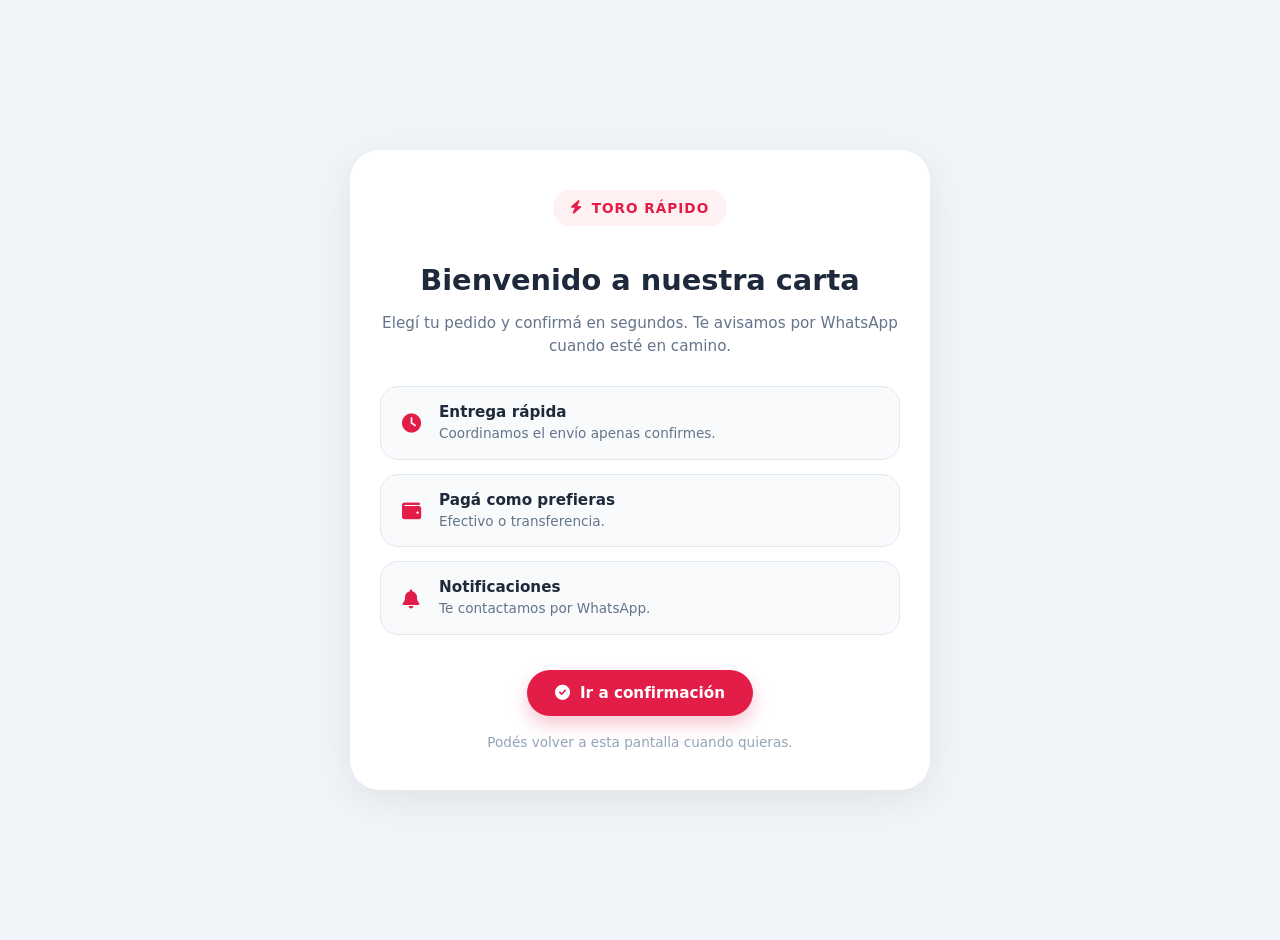
==== index.html @ a64fa3f6 "pagina de confirmacion del pedido y el inicio" ====
<!DOCTYPE html>
<html lang="es">
<head>
    <meta charset="UTF-8">
    <meta name="viewport" content="width=device-width, initial-scale=1.0">
    <title>Toro Rápido - Carta</title>
    <link rel="stylesheet" href="https://cdnjs.cloudflare.com/ajax/libs/font-awesome/6.0.0/css/all.min.css">
    <style>
        :root {
            --primary-red: #e11d48;
            --soft-red: #fff1f2;
            --dark-blue: #1e293b;
            --gray-bg: #f8fafc;
            --light-green: #f0fdf4;
        }

        body {
            font-family: 'Segoe UI', system-ui, sans-serif;
            background-color: #f1f5f9;
            color: #334155;
            margin: 0;
            display: flex;
            align-items: center;
            justify-content: center;
            min-height: 100vh;
            padding: 20px;
        }

        .page-container {
            max-width: 520px;
            width: 100%;
            background: white;
            padding: 40px 30px;
            border-radius: 30px;
            box-shadow: 0 10px 40px rgba(0,0,0,0.08);
            text-align: center;
        }

        .brand-badge {
            display: inline-flex;
            align-items: center;
            gap: 10px;
            background: var(--soft-red);
            color: var(--primary-red);
            padding: 10px 18px;
            border-radius: 50px;
            font-weight: 800;
            font-size: 0.85em;
            margin-bottom: 18px;
            text-transform: uppercase;
            letter-spacing: 1px;
        }

        h1 { color: var(--dark-blue); font-size: 1.8em; margin-bottom: 8px; }
        p { color: #64748b; line-height: 1.5; margin-bottom: 24px; font-size: 0.95em; }

        .info-grid {
            display: grid;
            gap: 14px;
            margin: 28px 0 35px;
        }

        .info-card {
            display: flex;
            align-items: center;
            gap: 14px;
            background: var(--gray-bg);
            padding: 16px;
            border-radius: 18px;
            border: 1px solid #e2e8f0;
            text-align: left;
        }

        .info-card i {
            font-size: 1.2em;
            color: var(--primary-red);
            width: 28px;
            text-align: center;
        }

        .info-text b {
            display: block;
            color: var(--dark-blue);
            font-size: 0.95em;
            margin-bottom: 2px;
        }

        .info-text span {
            font-size: 0.85em;
            color: #64748b;
            line-height: 1.3;
        }

        .btn-primary {
            display: inline-flex;
            align-items: center;
            gap: 10px;
            background: var(--primary-red);
            color: white;
            padding: 14px 28px;
            border-radius: 50px;
            text-decoration: none;
            font-weight: 700;
            font-size: 0.95em;
            transition: 0.3s;
            box-shadow: 0 8px 18px rgba(225, 29, 72, 0.25);
        }

        .btn-primary:hover {
            transform: translateY(-2px);
            box-shadow: 0 12px 24px rgba(225, 29, 72, 0.35);
        }

        .note {
            margin-top: 18px;
            font-size: 0.85em;
            color: #94a3b8;
        }
    </style>
</head>
<body>

<div class="page-container">
    <div class="brand-badge">
        <i class="fa-solid fa-bolt"></i> Toro Rápido
    </div>

    <h1>Bienvenido a nuestra carta</h1>
    <p>Elegí tu pedido y confirmá en segundos. Te avisamos por WhatsApp cuando esté en camino.</p>

    <div class="info-grid">
        <div class="info-card">
            <i class="fa-solid fa-clock"></i>
            <div class="info-text">
                <b>Entrega rápida</b>
                <span>Coordinamos el envío apenas confirmes.</span>
            </div>
        </div>
        <div class="info-card">
            <i class="fa-solid fa-wallet"></i>
            <div class="info-text">
                <b>Pagá como prefieras</b>
                <span>Efectivo o transferencia.</span>
            </div>
        </div>
        <div class="info-card">
            <i class="fa-solid fa-bell"></i>
            <div class="info-text">
                <b>Notificaciones</b>
                <span>Te contactamos por WhatsApp.</span>
            </div>
        </div>
    </div>

    <a href="confirmacion.html" class="btn-primary">
        <i class="fa-solid fa-circle-check"></i> Ir a confirmación
    </a>
    <div class="note">Podés volver a esta pantalla cuando quieras.</div>
</div>

</body>
</html>
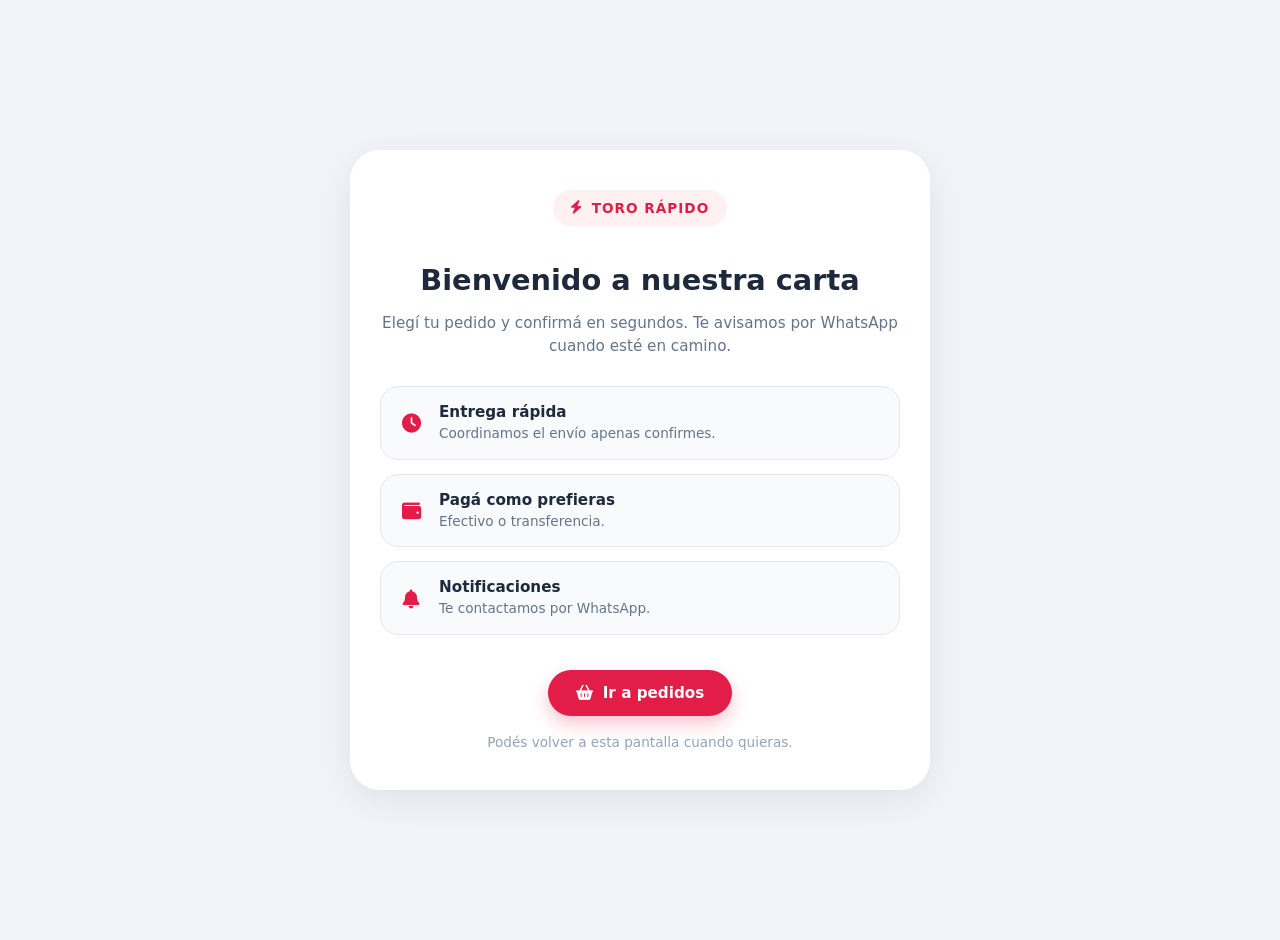
==== commit 2f2e8843: "Merge pull request #1 from colmatiasdev/feature/basico-01 version original de pedidos" ====
--- a/index.html
+++ b/index.html
@@ -152,8 +152,8 @@
         </div>
     </div>
 
-    <a href="confirmacion.html" class="btn-primary">
-        <i class="fa-solid fa-circle-check"></i> Ir a confirmación
+    <a href="pedidos.html" class="btn-primary">
+        <i class="fa-solid fa-basket-shopping"></i> Ir a pedidos
     </a>
     <div class="note">Podés volver a esta pantalla cuando quieras.</div>
 </div>
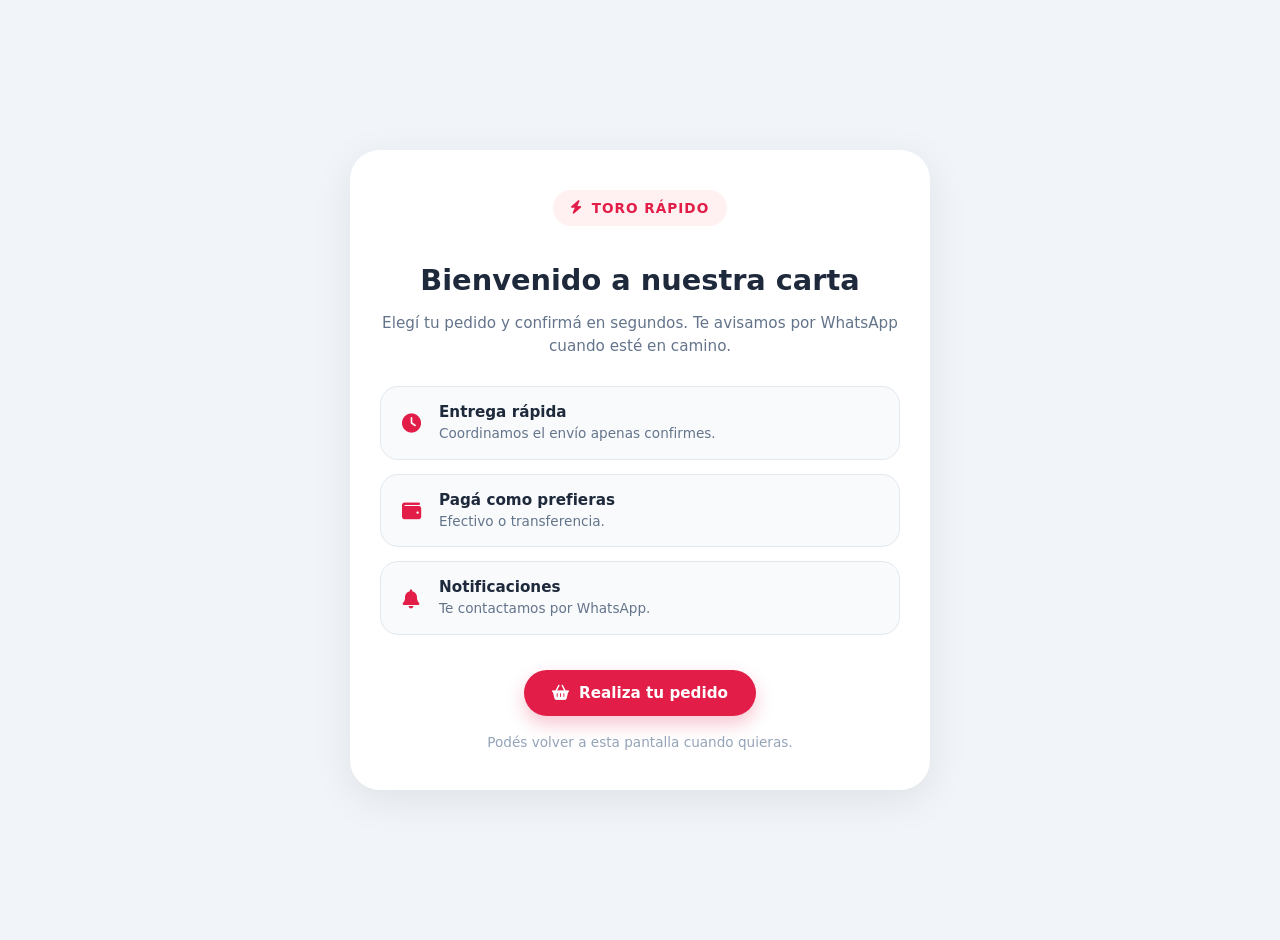
==== commit 56feaf30: "Merge pull request #13 from colmatiasdev/feature/basico-01 diseño - linea envio y resimun y boton mo" ====
--- a/index.html
+++ b/index.html
@@ -5,6 +5,9 @@
     <meta name="viewport" content="width=device-width, initial-scale=1.0">
     <title>Toro Rápido - Carta</title>
     <link rel="stylesheet" href="https://cdnjs.cloudflare.com/ajax/libs/font-awesome/6.0.0/css/all.min.css">
+    <link href="https://fonts.googleapis.com/css2?family=Bungee&family=Inter:wght@400;800&display=swap" rel="stylesheet">
+    <link rel="stylesheet" href="footer.css">
+    <script src="config.js"></script>
     <style>
         :root {
             --primary-red: #e11d48;
@@ -152,11 +155,22 @@
         </div>
     </div>
 
-    <a href="pedidos.html" class="btn-primary">
-        <i class="fa-solid fa-basket-shopping"></i> Ir a pedidos
+    <a href="menu.html" class="btn-primary">
+        <i class="fa-solid fa-basket-shopping"></i> Realiza tu pedido
     </a>
     <div class="note">Podés volver a esta pantalla cuando quieras.</div>
+    <div id="site-footer"></div>
 </div>
 
+<script>
+    try { sessionStorage.removeItem("toro_pedido"); } catch (e) {}
+    fetch("footer.html")
+        .then((res) => (res.ok ? res.text() : ""))
+        .then((html) => {
+            const container = document.getElementById("site-footer");
+            if (container) container.innerHTML = html;
+        })
+        .catch(() => {});
+</script>
 </body>
 </html>
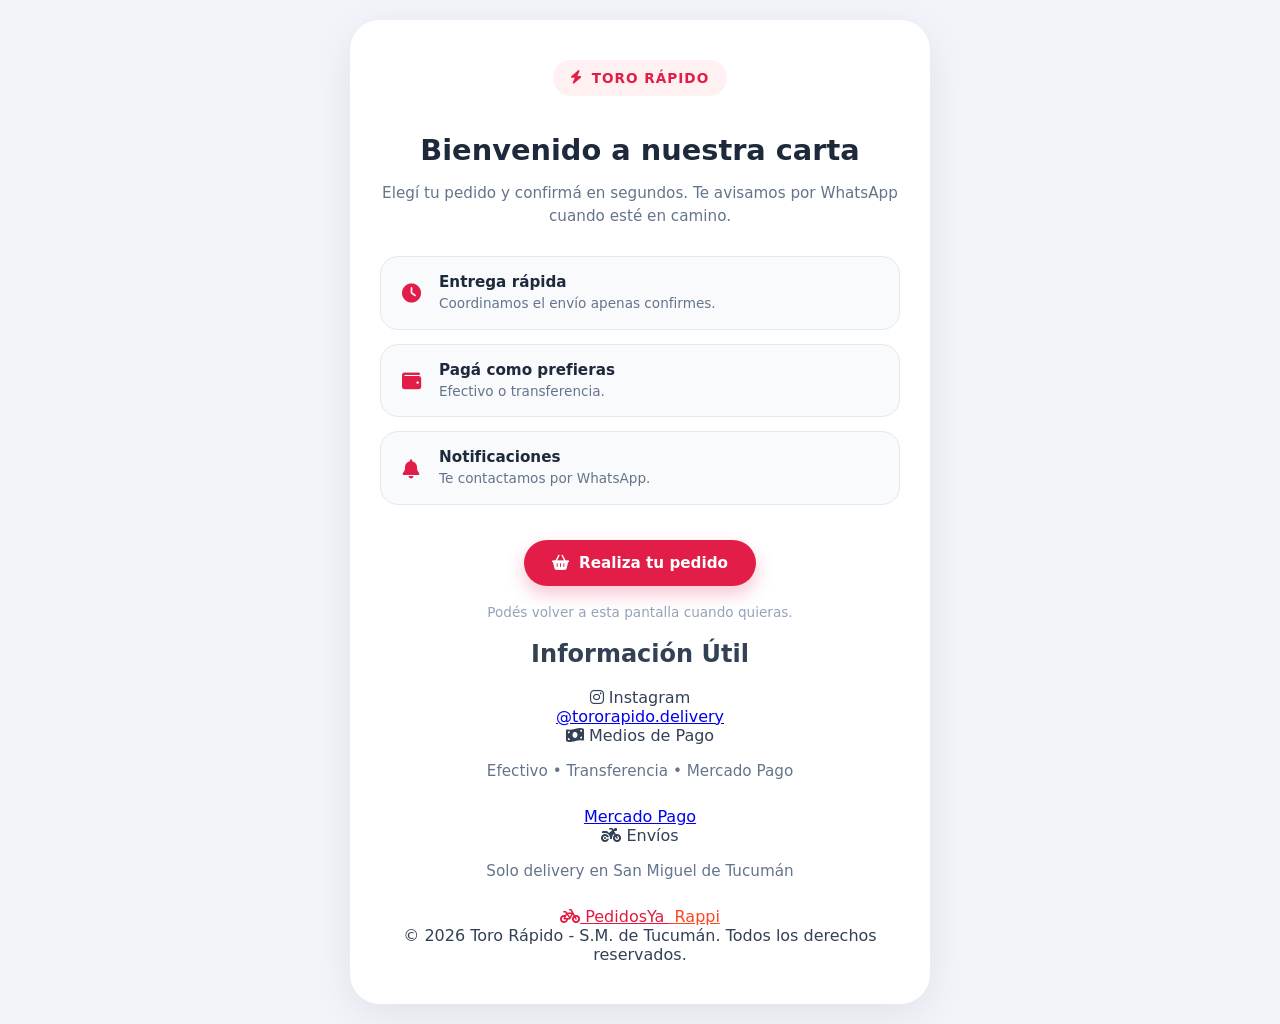
==== commit 798f9fff: "Merge pull request #15 from colmatiasdev/feature/basico-01 INSTAGRAM" ====
--- a/index.html
+++ b/index.html
@@ -8,6 +8,7 @@
     <link href="https://fonts.googleapis.com/css2?family=Bungee&family=Inter:wght@400;800&display=swap" rel="stylesheet">
     <link rel="stylesheet" href="footer.css">
     <script src="config.js"></script>
+    <script src="footer.js"></script>
     <style>
         :root {
             --primary-red: #e11d48;
@@ -169,6 +170,7 @@
         .then((html) => {
             const container = document.getElementById("site-footer");
             if (container) container.innerHTML = html;
+            window.applyFooterConfig?.();
         })
         .catch(() => {});
 </script>
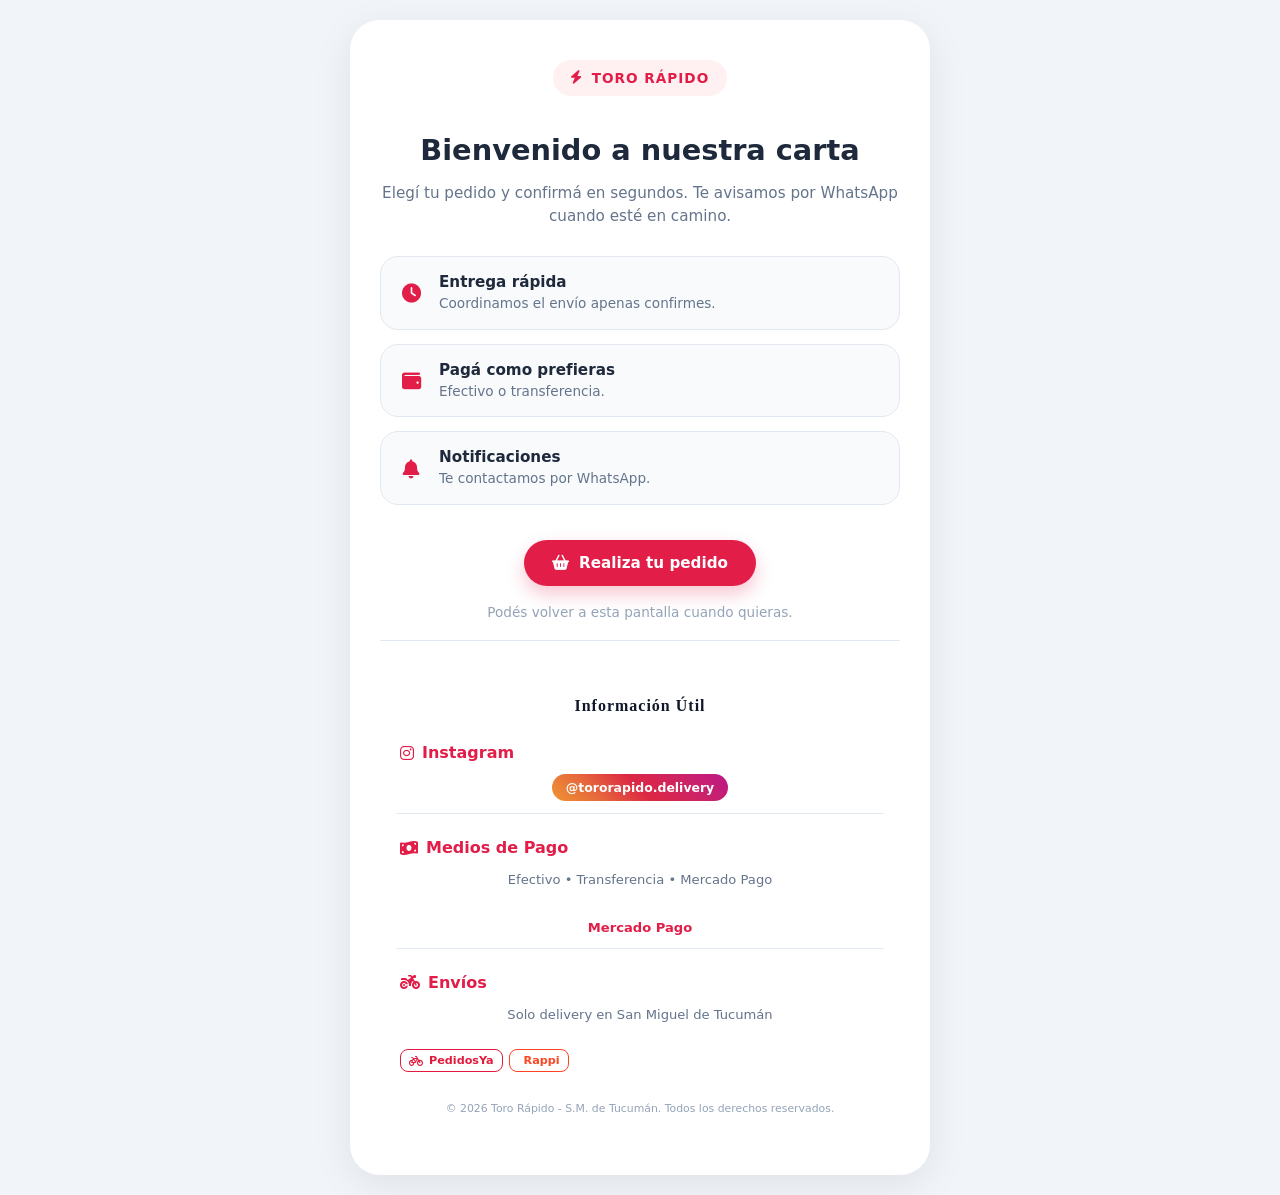
==== commit 1d1cc5e1: "mejoras de experiencia de usuario para moveles" ====
--- a/index.html
+++ b/index.html
@@ -120,6 +120,14 @@
             font-size: 0.85em;
             color: #94a3b8;
         }
+
+        @media (max-width: 600px) {
+            body { padding: 12px; }
+            .page-container { padding: 28px 20px; border-radius: 24px; }
+            h1 { font-size: 1.5em; }
+            .info-card { padding: 12px; border-radius: 14px; }
+            .btn-primary { width: 100%; justify-content: center; }
+        }
     </style>
 </head>
 <body>
--- a/footer.css
+++ b/footer.css
@@ -0,0 +1,112 @@
+:root {
+    --footer-bg: #ffffff;
+    --footer-text: #0f172a;
+    --footer-muted: #64748b;
+}
+
+.pedido-pie {
+    background: var(--footer-bg);
+    color: var(--footer-text);
+    padding: 32px 16px 20px;
+    font-family: 'Inter', system-ui, sans-serif;
+    border-top: 1px solid #e2e8f0;
+    margin-top: 20px;
+}
+
+.pie-container { max-width: 1000px; margin: 24px auto 0; }
+
+.pie-title {
+    text-align: center;
+    font-family: 'Bungee', cursive;
+    font-size: 1rem;
+    margin-bottom: 16px;
+    letter-spacing: 1px;
+    color: #0f172a;
+}
+
+.pie-grid {
+    display: grid;
+    grid-template-columns: 1fr;
+    gap: 12px;
+}
+
+.pie-card { display: none; }
+.pie-card-header { display: none; }
+
+.pie-item {
+    padding: 12px 4px;
+    border-bottom: 1px solid #e2e8f0;
+}
+.pie-item:last-child { border-bottom: none; }
+
+.pie-item-title {
+    font-weight: 800;
+    margin-bottom: 6px;
+    display: flex;
+    align-items: center;
+    gap: 8px;
+    color: #e11d48;
+}
+
+.pie-text { font-size: 0.82rem; color: var(--footer-muted); line-height: 1.5; }
+
+.pie-link {
+    color: #e11d48;
+    text-decoration: none;
+    font-weight: 700;
+    font-size: 0.82rem;
+    display: inline-block;
+    margin-top: 6px;
+}
+
+.ig-gradient {
+    display: inline-block;
+    padding: 6px 14px;
+    background: linear-gradient(45deg, #f09433, #e6683c, #dc2743, #cc2366, #bc1888);
+    border-radius: 50px;
+    color: white !important;
+    text-decoration: none;
+    font-weight: 700;
+    font-size: 0.78rem;
+}
+
+.pie-badges { display: flex; gap: 6px; margin-top: 8px; flex-wrap: wrap; }
+
+.badge-plat {
+    padding: 4px 8px;
+    border-radius: 8px;
+    font-size: 0.7rem;
+    font-weight: 800;
+    border: 1px solid;
+    background: #ffffff;
+    text-decoration: none;
+    display: inline-flex;
+    align-items: center;
+    gap: 6px;
+}
+
+.pay-icons { font-size: 1.3rem; color: #94a3b8; display: flex; gap: 12px; margin-top: 10px; }
+
+.pie-copyright {
+    text-align: center;
+    margin-top: 18px;
+    font-size: 0.68rem;
+    color: #94a3b8;
+}
+
+@media (min-width: 760px) {
+    .pie-grid {
+        grid-template-columns: repeat(auto-fit, minmax(240px, 1fr));
+    }
+}
+
+@media (max-width: 600px) {
+    .pedido-pie { padding: 24px 12px 16px; }
+    .pie-title { font-size: 0.95rem; margin-bottom: 12px; }
+    .pie-grid { gap: 10px; }
+    .pie-item { padding: 10px 2px; }
+    .ig-gradient { padding: 6px 12px; font-size: 0.75rem; }
+    .pie-text { font-size: 0.8rem; }
+    .badge-plat { font-size: 0.68rem; }
+    .pie-copyright { margin-top: 14px; }
+}
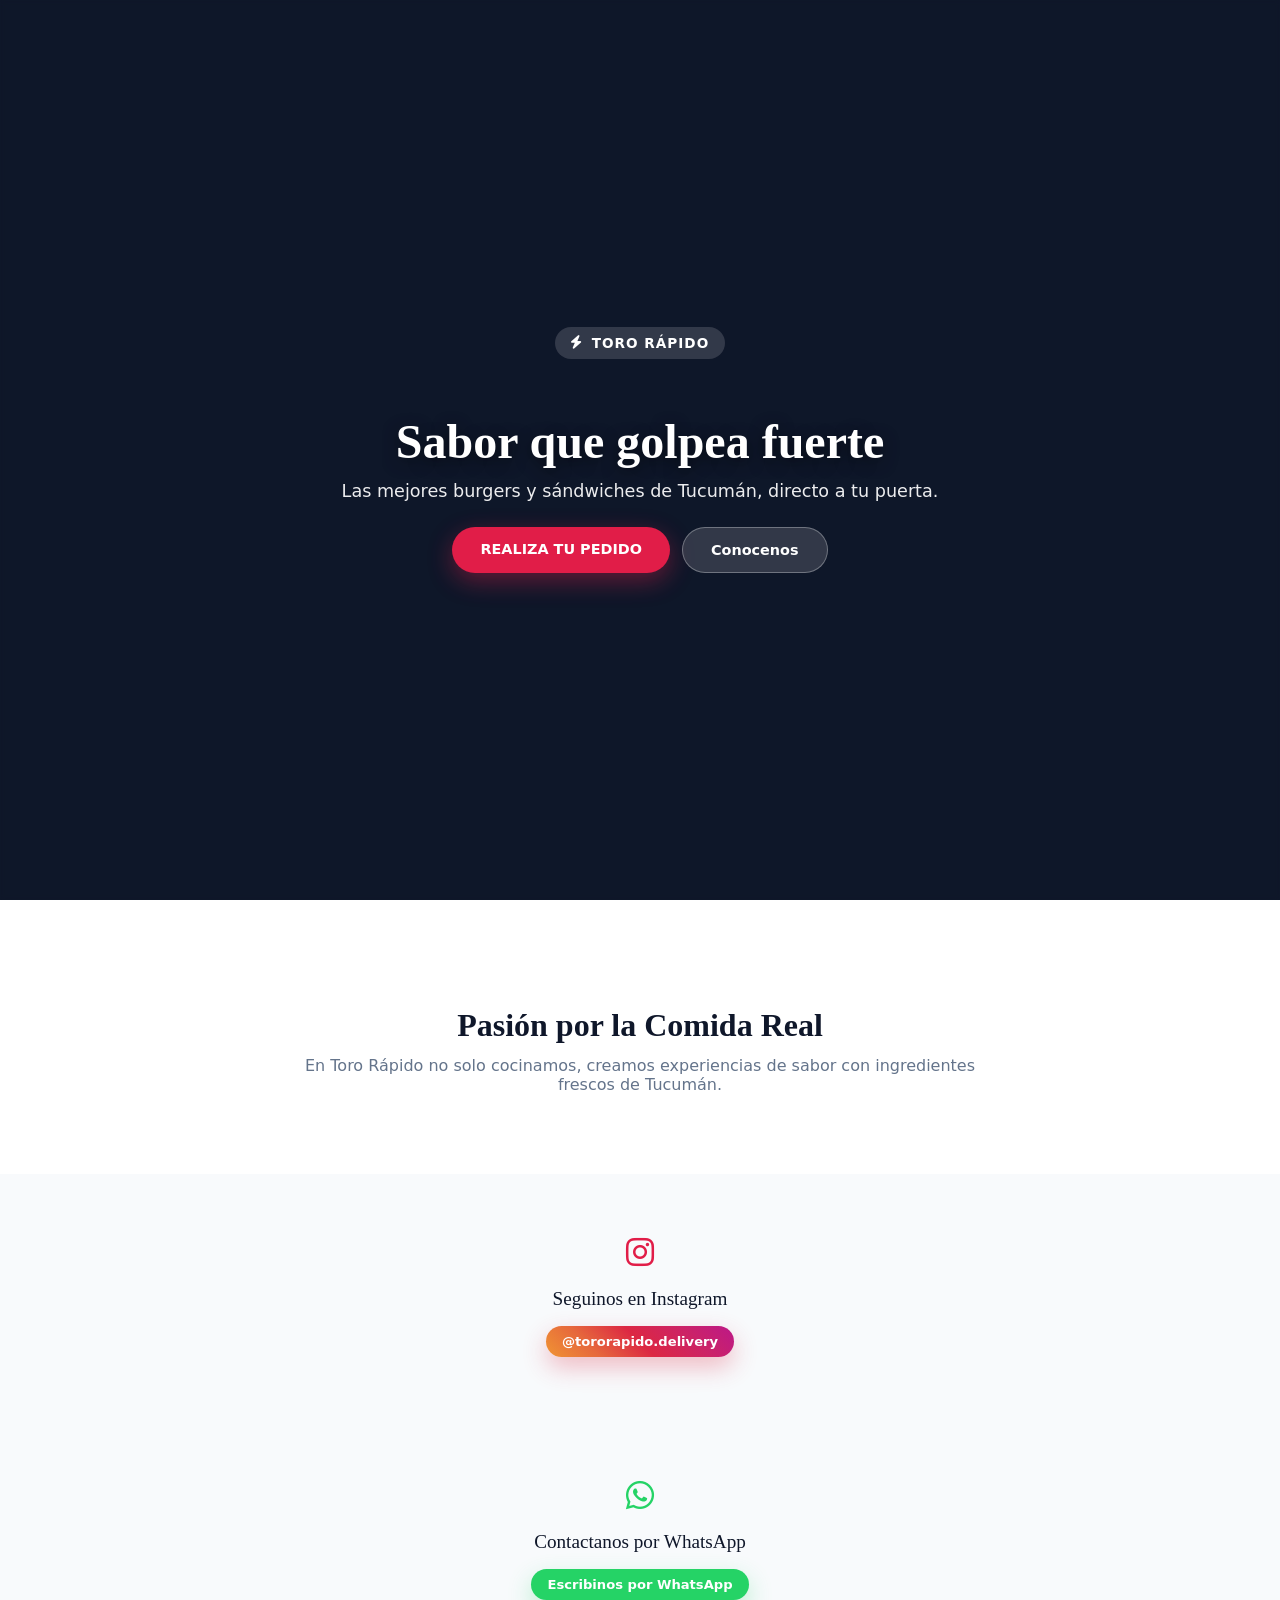
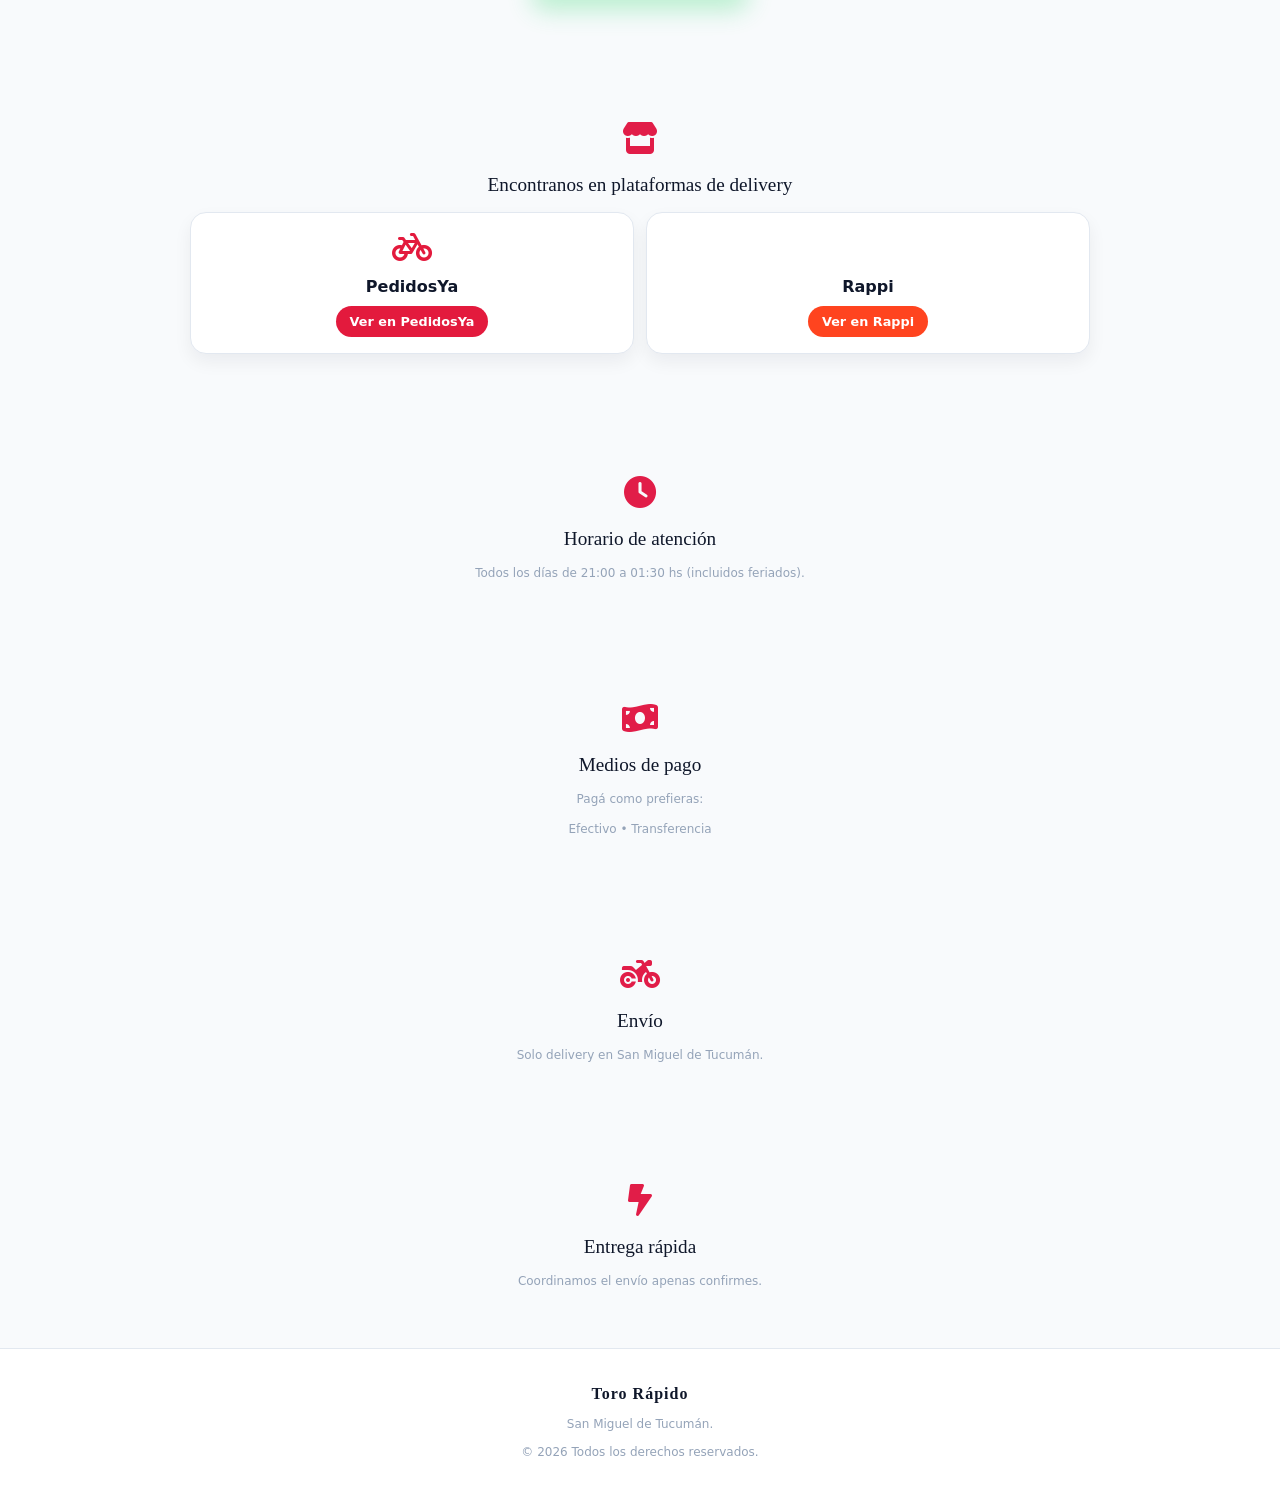
==== commit e461da89: "diseño index" ====
--- a/index.html
+++ b/index.html
@@ -3,7 +3,7 @@
 <head>
     <meta charset="UTF-8">
     <meta name="viewport" content="width=device-width, initial-scale=1.0">
-    <title>Toro Rápido - Carta</title>
+    <title>Toro Rápido - Inicio</title>
     <link rel="stylesheet" href="https://cdnjs.cloudflare.com/ajax/libs/font-awesome/6.0.0/css/all.min.css">
     <link href="https://fonts.googleapis.com/css2?family=Bungee&family=Inter:wght@400;800&display=swap" rel="stylesheet">
     <link rel="stylesheet" href="footer.css">
@@ -11,176 +11,417 @@
     <script src="footer.js"></script>
     <style>
         :root {
-            --primary-red: #e11d48;
-            --soft-red: #fff1f2;
-            --dark-blue: #1e293b;
-            --gray-bg: #f8fafc;
-            --light-green: #f0fdf4;
-        }
-
+            --toro-red: #e11d48;
+            --toro-dark: #0f172a;
+            --toro-white: #ffffff;
+        }
+
+        * { box-sizing: border-box; }
         body {
-            font-family: 'Segoe UI', system-ui, sans-serif;
-            background-color: #f1f5f9;
-            color: #334155;
             margin: 0;
+            font-family: 'Inter', system-ui, sans-serif;
+            background: #ffffff;
+            color: var(--toro-dark);
+        }
+
+        .hero-carousel {
+            position: relative;
+            height: 100vh;
+            width: 100%;
+            overflow: hidden;
+            background: var(--toro-dark);
+        }
+
+        .carousel-container {
+            height: 100%;
+            width: 100%;
+        }
+
+        .slide {
+            position: absolute;
+            top: 0;
+            left: 0;
+            width: 100%;
+            height: 100%;
+            background-size: cover;
+            background-position: center;
+            opacity: 0;
+            transition: opacity 1.5s ease-in-out;
+            transform: scale(1.05);
+        }
+
+        .slide.active {
+            opacity: 0.65;
+            transform: scale(1);
+        }
+
+        .hero-overlay {
+            position: absolute;
+            top: 0;
+            left: 0;
+            width: 100%;
+            height: 100%;
             display: flex;
             align-items: center;
             justify-content: center;
-            min-height: 100vh;
+            text-align: center;
             padding: 20px;
-        }
-
-        .page-container {
-            max-width: 520px;
-            width: 100%;
-            background: white;
-            padding: 40px 30px;
-            border-radius: 30px;
-            box-shadow: 0 10px 40px rgba(0,0,0,0.08);
-            text-align: center;
+            z-index: 10;
+            background: rgba(15, 23, 42, 0.35);
+            backdrop-filter: blur(2px);
+        }
+
+        .hero-content h1 {
+            font-family: 'Bungee', cursive;
+            font-size: 3rem;
+            color: white;
+            margin-bottom: 12px;
+            text-shadow: 0 4px 15px rgba(0,0,0,0.5);
+        }
+
+        .hero-content p {
+            color: rgba(255,255,255,0.92);
+            font-size: 1.1rem;
+            max-width: 600px;
+            margin: 0 auto 26px;
         }
 
         .brand-badge {
             display: inline-flex;
             align-items: center;
             gap: 10px;
-            background: var(--soft-red);
-            color: var(--primary-red);
-            padding: 10px 18px;
+            background: rgba(255, 255, 255, 0.15);
+            color: white;
+            padding: 8px 16px;
             border-radius: 50px;
             font-weight: 800;
-            font-size: 0.85em;
-            margin-bottom: 18px;
+            font-size: 0.85rem;
+            margin-bottom: 16px;
             text-transform: uppercase;
             letter-spacing: 1px;
         }
 
-        h1 { color: var(--dark-blue); font-size: 1.8em; margin-bottom: 8px; }
-        p { color: #64748b; line-height: 1.5; margin-bottom: 24px; font-size: 0.95em; }
-
-        .info-grid {
-            display: grid;
-            gap: 14px;
-            margin: 28px 0 35px;
-        }
-
-        .info-card {
+        .hero-btns {
             display: flex;
-            align-items: center;
-            gap: 14px;
-            background: var(--gray-bg);
-            padding: 16px;
-            border-radius: 18px;
-            border: 1px solid #e2e8f0;
-            text-align: left;
-        }
-
-        .info-card i {
-            font-size: 1.2em;
-            color: var(--primary-red);
-            width: 28px;
-            text-align: center;
-        }
-
-        .info-text b {
-            display: block;
-            color: var(--dark-blue);
-            font-size: 0.95em;
-            margin-bottom: 2px;
-        }
-
-        .info-text span {
-            font-size: 0.85em;
-            color: #64748b;
-            line-height: 1.3;
+            gap: 12px;
+            justify-content: center;
+            flex-wrap: wrap;
         }
 
         .btn-primary {
-            display: inline-flex;
-            align-items: center;
-            gap: 10px;
-            background: var(--primary-red);
+            background: var(--toro-red);
+            color: white;
+            padding: 14px 28px;
+            border-radius: 50px;
+            text-decoration: none;
+            font-weight: 800;
+            text-transform: uppercase;
+            transition: 0.3s;
+            box-shadow: 0 8px 25px rgba(225, 29, 72, 0.4);
+            font-size: 0.9rem;
+        }
+
+        .btn-primary:hover { transform: translateY(-3px); box-shadow: 0 12px 30px rgba(225, 29, 72, 0.6); }
+
+        .btn-secondary {
+            background: rgba(255, 255, 255, 0.15);
             color: white;
             padding: 14px 28px;
             border-radius: 50px;
             text-decoration: none;
             font-weight: 700;
-            font-size: 0.95em;
-            transition: 0.3s;
-            box-shadow: 0 8px 18px rgba(225, 29, 72, 0.25);
-        }
-
-        .btn-primary:hover {
-            transform: translateY(-2px);
-            box-shadow: 0 12px 24px rgba(225, 29, 72, 0.35);
-        }
-
-        .note {
-            margin-top: 18px;
-            font-size: 0.85em;
+            border: 1px solid rgba(255, 255, 255, 0.3);
+            font-size: 0.9rem;
+        }
+
+        .info-section-mensaje {
+            padding: 80px 20px;
+            background: white;
+            color: var(--toro-dark);
+        }
+
+        .info-container { max-width: 1000px; margin: 0 auto; text-align: center; }
+
+        .info-header h2 {
+            font-size: 2rem;
+            margin-bottom: 12px;
+            font-family: 'Bungee', cursive;
+        }
+
+        .info-header p {
+            color: #64748b;
+            max-width: 700px;
+            margin: 0 auto;
+        }
+
+        .social-section {
+            padding: 60px 20px;
+            background: #f8fafc;
+        }
+        .social-container {
+            max-width: 900px;
+            margin: 0 auto;
+            text-align: center;
+            display: grid;
+            gap: 16px;
+        }
+        .social-icon {
+            font-size: 2rem;
+            color: var(--toro-red);
+        }
+        .social-icon.whatsapp-icon {
+            color: #25d366;
+        }
+        .social-title {
+            font-family: 'Bungee', cursive;
+            font-size: 1.2rem;
+            color: var(--toro-dark);
+        }
+        .social-card {
+            display: inline-flex;
+            align-items: center;
+            justify-content: center;
+            background: linear-gradient(45deg, #f09433, #e6683c, #dc2743, #cc2366, #bc1888);
+            color: white;
+            padding: 8px 16px;
+            border-radius: 999px;
+            text-decoration: none;
+            font-weight: 800;
+            font-size: 0.82rem;
+            box-shadow: 0 10px 24px rgba(220, 39, 67, 0.3);
+            width: fit-content;
+            margin: 0 auto;
+        }
+        .whatsapp-card {
+            background: #25d366;
+            box-shadow: 0 10px 24px rgba(37, 211, 102, 0.3);
+        }
+        .delivery-grid {
+            display: grid;
+            gap: 12px;
+            grid-template-columns: repeat(auto-fit, minmax(220px, 1fr));
+        }
+        .delivery-card {
+            background: #ffffff;
+            border: 1px solid #e2e8f0;
+            border-radius: 16px;
+            padding: 16px;
+            display: grid;
+            gap: 10px;
+            align-items: center;
+            justify-items: center;
+            text-align: center;
+            box-shadow: 0 8px 18px rgba(15, 23, 42, 0.06);
+        }
+        .delivery-icon {
+            font-size: 2rem;
+        }
+        .delivery-title {
+            font-weight: 800;
+            color: var(--toro-dark);
+        }
+        .delivery-btn {
+            display: inline-flex;
+            align-items: center;
+            justify-content: center;
+            padding: 8px 14px;
+            border-radius: 999px;
+            text-decoration: none;
+            font-weight: 800;
+            font-size: 0.8rem;
+            color: white;
+        }
+        .delivery-btn.pedidosya { background: #e31a3d; }
+        .delivery-btn.rappi { background: #ff441f; }
+
+        .index-footer {
+            padding: 36px 20px 28px;
+            background: #ffffff;
+            border-top: 1px solid #e2e8f0;
+        }
+        .footer-container {
+            max-width: 1000px;
+            margin: 0 auto;
+            display: grid;
+            gap: 14px;
+            text-align: center;
+        }
+        .footer-title {
+            font-family: 'Bungee', cursive;
+            font-size: 1rem;
+            letter-spacing: 1px;
+            margin: 0;
+        }
+        .footer-links {
+            display: flex;
+            justify-content: center;
+            gap: 12px;
+            flex-wrap: wrap;
+        }
+        .footer-link {
+            color: var(--toro-red);
+            text-decoration: none;
+            font-weight: 700;
+            font-size: 0.85rem;
+        }
+        .footer-meta {
             color: #94a3b8;
+            font-size: 0.75rem;
         }
 
         @media (max-width: 600px) {
-            body { padding: 12px; }
-            .page-container { padding: 28px 20px; border-radius: 24px; }
-            h1 { font-size: 1.5em; }
-            .info-card { padding: 12px; border-radius: 14px; }
-            .btn-primary { width: 100%; justify-content: center; }
+            .hero-carousel { height: 92vh; }
+            .hero-content h1 { font-size: 2rem; }
+            .hero-content p { font-size: 0.95rem; }
+            .hero-btns { flex-direction: column; }
+            .btn-primary, .btn-secondary { width: 100%; text-align: center; }
+            .info-section-mensaje { padding: 50px 16px; }
+            .info-header h2 { font-size: 1.4rem; }
+            .social-section { padding: 40px 16px; }
+            .social-card { width: fit-content; }
+            .index-footer { padding: 28px 16px 22px; }
+            .footer-title { font-size: 0.9rem; }
         }
     </style>
 </head>
 <body>
-
-<div class="page-container">
-    <div class="brand-badge">
-        <i class="fa-solid fa-bolt"></i> Toro Rápido
-    </div>
-
-    <h1>Bienvenido a nuestra carta</h1>
-    <p>Elegí tu pedido y confirmá en segundos. Te avisamos por WhatsApp cuando esté en camino.</p>
-
-    <div class="info-grid">
-        <div class="info-card">
-            <i class="fa-solid fa-clock"></i>
-            <div class="info-text">
-                <b>Entrega rápida</b>
-                <span>Coordinamos el envío apenas confirmes.</span>
+<section class="hero-carousel">
+    <div class="carousel-container" id="carousel">
+        <div class="slide active" style="background-image: url('portada1.jpeg')"></div>
+        <div class="slide" style="background-image: url('portada2.jpeg')"></div>
+    </div>
+
+    <div class="hero-overlay">
+        <div class="hero-content">
+            <span class="brand-badge"><i class="fa-solid fa-bolt"></i> Toro Rápido</span>
+            <h1>Sabor que golpea fuerte</h1>
+            <p>Las mejores burgers y sándwiches de Tucumán, directo a tu puerta.</p>
+            <div class="hero-btns">
+                <a href="menu.html" class="btn-primary">Realiza tu pedido</a>
+                <a href="#info" class="btn-secondary">Conocenos</a>
             </div>
         </div>
-        <div class="info-card">
-            <i class="fa-solid fa-wallet"></i>
-            <div class="info-text">
-                <b>Pagá como prefieras</b>
-                <span>Efectivo o transferencia.</span>
+    </div>
+</section>
+
+<section id="info" class="info-section-mensaje">
+    <div class="info-container">
+        <div class="info-header">
+            <h2>Pasión por la Comida Real</h2>
+            <p>En Toro Rápido no solo cocinamos, creamos experiencias de sabor con ingredientes frescos de Tucumán.</p>
+        </div>
+    </div>
+</section>
+
+<section class="social-section">
+    <div class="social-container">
+        <div class="social-icon"><i class="fa-brands fa-instagram"></i></div>
+        <div class="social-title">Seguinos en Instagram</div>
+        <a class="social-card" id="ig-link" href="#" target="_blank">
+            <span id="ig-name">@Instagram</span>
+        </a>
+    </div>
+</section>
+
+
+<section class="social-section">
+    <div class="social-container">
+        <div class="social-icon whatsapp-icon"><i class="fa-brands fa-whatsapp"></i></div>
+        <div class="social-title">Contactanos por WhatsApp</div>
+        <a class="social-card whatsapp-card" id="wsp-link" href="#" target="_blank">
+            <span id="wsp-text">Escribinos por WhatsApp</span>
+        </a>
+    </div>
+</section>
+
+<section class="social-section">
+    <div class="social-container">
+        <div class="social-icon"><i class="fa-solid fa-store"></i></div>
+        <div class="social-title">Encontranos en plataformas de delivery</div>
+        <div class="delivery-grid">
+            <div class="delivery-card">
+                <div class="delivery-icon" style="color:#e31a3d;"><i class="fa-solid fa-bicycle"></i></div>
+                <div class="delivery-title">PedidosYa</div>
+                <a class="delivery-btn pedidosya" id="pedidosya-link" href="#" target="_blank">Ver en PedidosYa</a>
+            </div>
+            <div class="delivery-card">
+                <div class="delivery-icon" style="color:#ff441f;"><i class="fa-solid fa-moped"></i></div>
+                <div class="delivery-title">Rappi</div>
+                <a class="delivery-btn rappi" id="rappi-link" href="#" target="_blank">Ver en Rappi</a>
             </div>
         </div>
-        <div class="info-card">
-            <i class="fa-solid fa-bell"></i>
-            <div class="info-text">
-                <b>Notificaciones</b>
-                <span>Te contactamos por WhatsApp.</span>
-            </div>
-        </div>
-    </div>
-
-    <a href="menu.html" class="btn-primary">
-        <i class="fa-solid fa-basket-shopping"></i> Realiza tu pedido
-    </a>
-    <div class="note">Podés volver a esta pantalla cuando quieras.</div>
-    <div id="site-footer"></div>
-</div>
+    </div>
+</section>
+
+<section class="social-section">
+    <div class="social-container">
+        <div class="social-icon"><i class="fa-solid fa-clock"></i></div>
+        <div class="social-title">Horario de atención</div>
+        <div class="footer-meta">Todos los días de 21:00 a 01:30 hs (incluidos feriados).</div>
+    </div>
+</section>
+
+<section class="social-section">
+    <div class="social-container">
+        <div class="social-icon"><i class="fa-solid fa-money-bill-wave"></i></div>
+        <div class="social-title">Medios de pago</div>
+        <div class="footer-meta">Pagá como prefieras:</div>
+        <div class="footer-meta">Efectivo • Transferencia</div>
+    </div>
+</section>
+
+<section class="social-section">
+    <div class="social-container">
+        <div class="social-icon"><i class="fa-solid fa-motorcycle"></i></div>
+        <div class="social-title">Envío</div>
+        <div class="footer-meta">Solo delivery en San Miguel de Tucumán.</div>
+    </div>
+</section>
+
+<section class="social-section">
+    <div class="social-container">
+        <div class="social-icon"><i class="fa-solid fa-bolt-lightning"></i></div>
+        <div class="social-title">Entrega rápida</div>
+        <div class="footer-meta">Coordinamos el envío apenas confirmes.</div>
+    </div>
+</section>
+
+<footer class="index-footer">
+    <div class="footer-container">
+        <h2 class="footer-title">Toro Rápido</h2>
+        <div class="footer-meta">San Miguel de Tucumán.</div>
+        <div class="footer-meta">© 2026  Todos los derechos reservados.</div>
+    </div>
+</footer>
 
 <script>
     try { sessionStorage.removeItem("toro_pedido"); } catch (e) {}
-    fetch("footer.html")
-        .then((res) => (res.ok ? res.text() : ""))
-        .then((html) => {
-            const container = document.getElementById("site-footer");
-            if (container) container.innerHTML = html;
-            window.applyFooterConfig?.();
-        })
-        .catch(() => {});
+
+    let currentSlide = 0;
+    const slides = document.querySelectorAll('.slide');
+    function nextSlide() {
+        slides[currentSlide].classList.remove('active');
+        currentSlide = (currentSlide + 1) % slides.length;
+        slides[currentSlide].classList.add('active');
+    }
+    setInterval(nextSlide, 5000);
+
+    const igConfig = window.APP_CONFIG?.instagram || {};
+    const igLink = document.getElementById("ig-link");
+    const igName = document.getElementById("ig-name");
+    if (igLink) igLink.href = igConfig.url || "#";
+    if (igName) igName.textContent = igConfig.name ? `@${igConfig.name}` : "@Instagram";
+
+    const wspLink = document.getElementById("wsp-link");
+    const wspNumber = window.APP_CONFIG?.telefonoNegocio || "";
+    if (wspLink) wspLink.href = wspNumber ? `https://wa.me/${wspNumber}` : "#";
+    if (wspLink) wspLink.setAttribute("aria-label", "Escribinos por WhatsApp");
+
+    const pedidosYaLink = document.getElementById("pedidosya-link");
+    if (pedidosYaLink) pedidosYaLink.href = window.APP_CONFIG?.plataformas?.pedidosYa || "#";
+    const rappiLink = document.getElementById("rappi-link");
+    if (rappiLink) rappiLink.href = window.APP_CONFIG?.plataformas?.rappi || "#";
+
 </script>
 </body>
 </html>
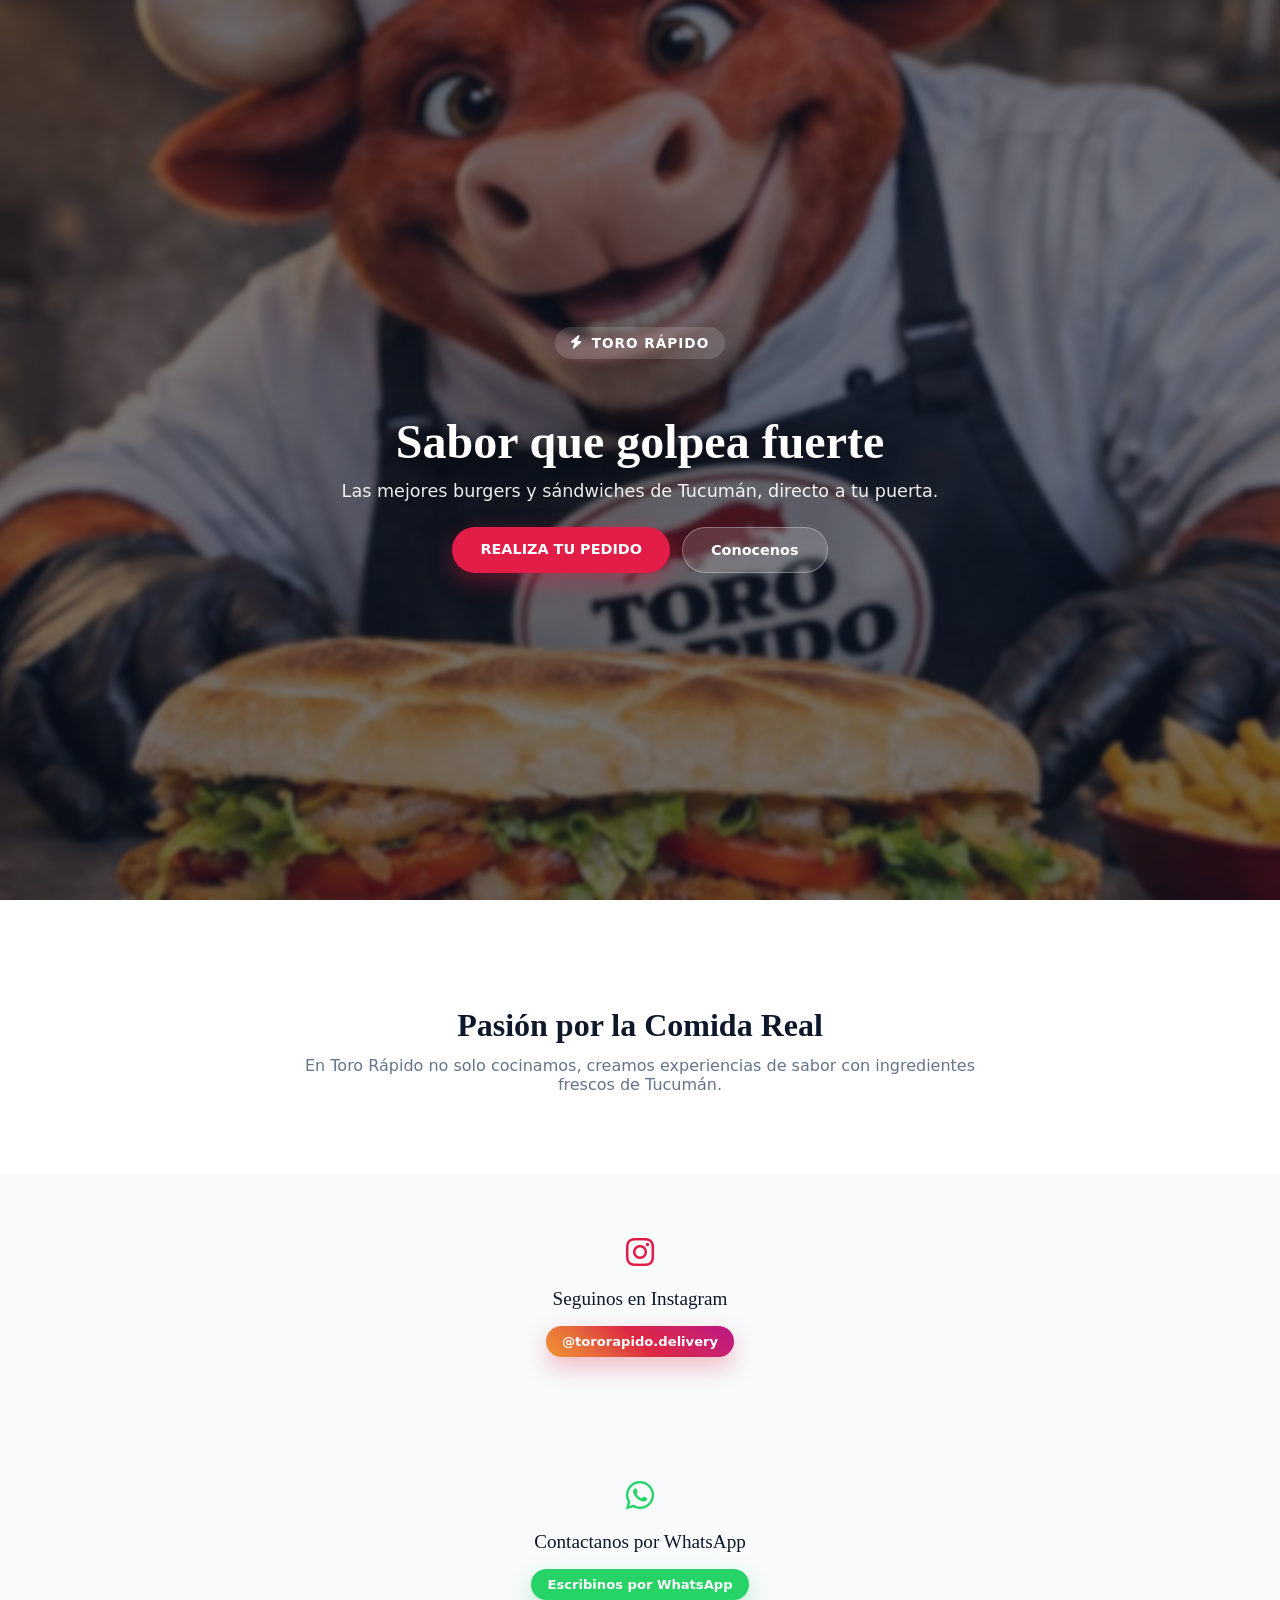
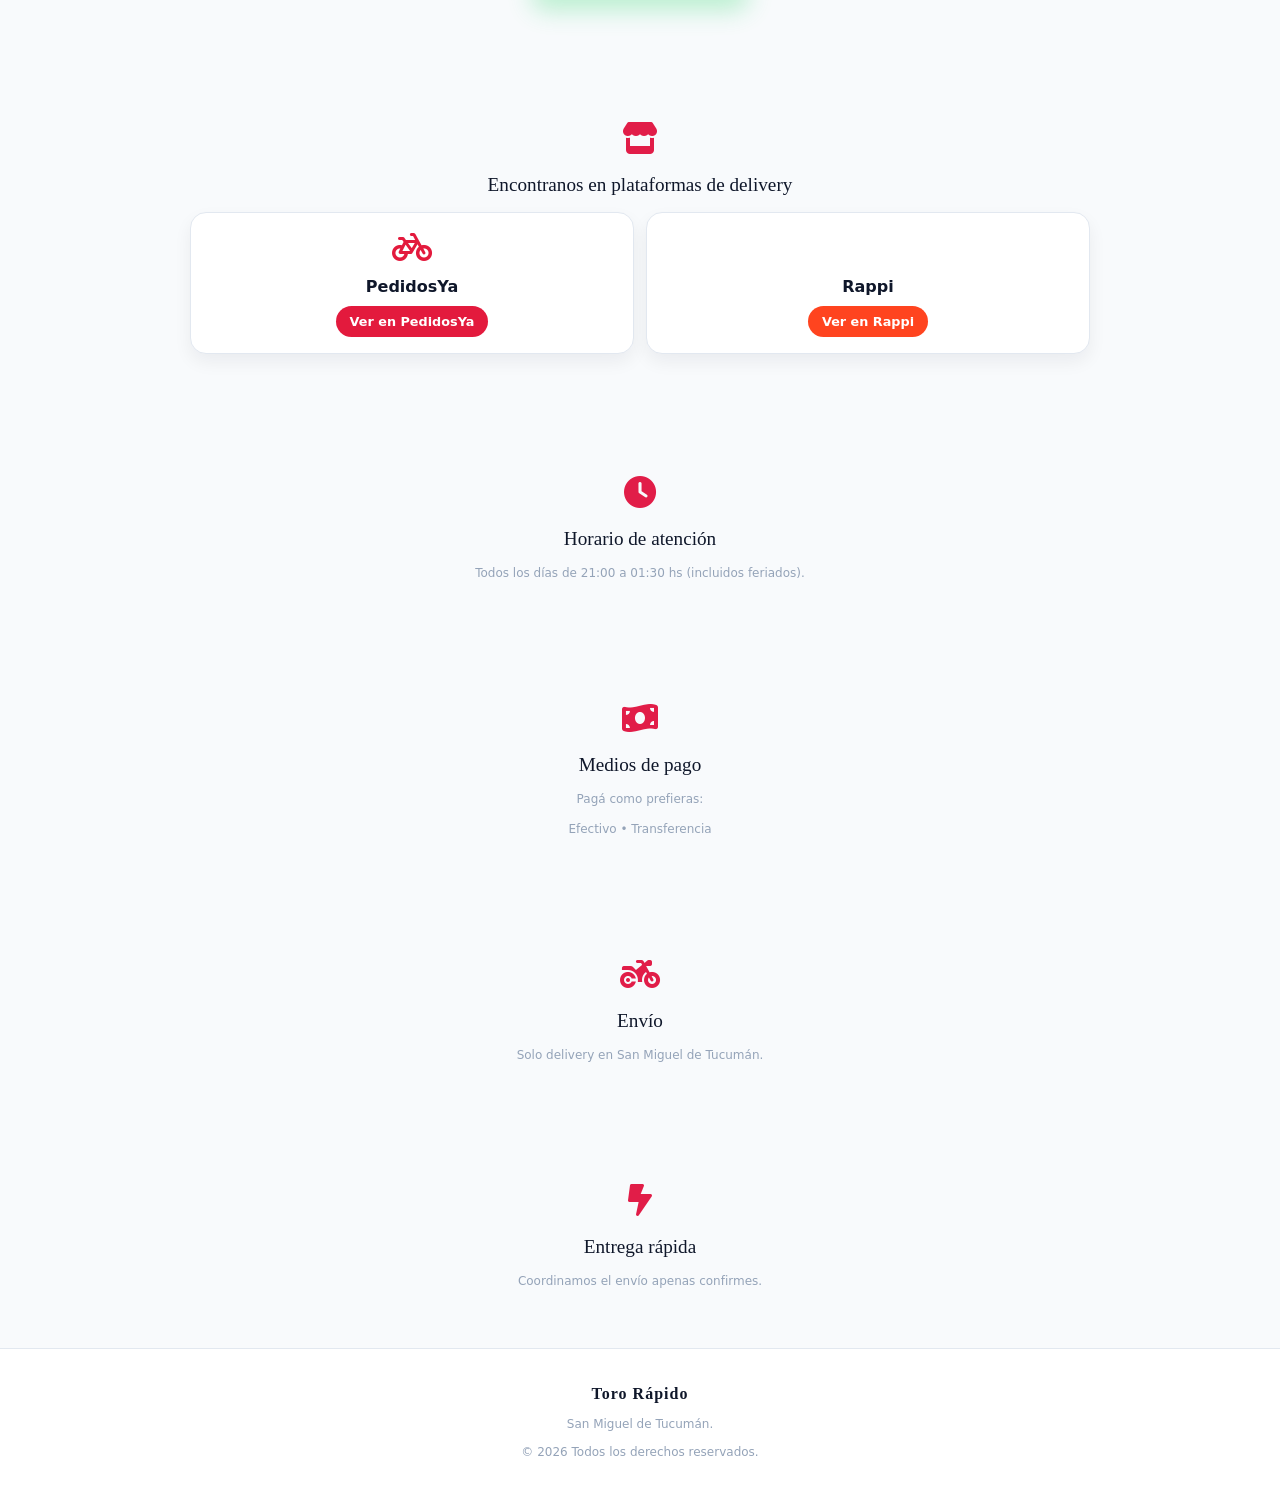
==== commit 7cc50d4e: "menu admin" ====
--- a/index.html
+++ b/index.html
@@ -6,289 +6,16 @@
     <title>Toro Rápido - Inicio</title>
     <link rel="stylesheet" href="https://cdnjs.cloudflare.com/ajax/libs/font-awesome/6.0.0/css/all.min.css">
     <link href="https://fonts.googleapis.com/css2?family=Bungee&family=Inter:wght@400;800&display=swap" rel="stylesheet">
-    <link rel="stylesheet" href="footer.css">
+    <link rel="stylesheet" href="scr/footer/footer.css">
+    <link rel="stylesheet" href="index.css">
     <script src="config.js"></script>
-    <script src="footer.js"></script>
-    <style>
-        :root {
-            --toro-red: #e11d48;
-            --toro-dark: #0f172a;
-            --toro-white: #ffffff;
-        }
-
-        * { box-sizing: border-box; }
-        body {
-            margin: 0;
-            font-family: 'Inter', system-ui, sans-serif;
-            background: #ffffff;
-            color: var(--toro-dark);
-        }
-
-        .hero-carousel {
-            position: relative;
-            height: 100vh;
-            width: 100%;
-            overflow: hidden;
-            background: var(--toro-dark);
-        }
-
-        .carousel-container {
-            height: 100%;
-            width: 100%;
-        }
-
-        .slide {
-            position: absolute;
-            top: 0;
-            left: 0;
-            width: 100%;
-            height: 100%;
-            background-size: cover;
-            background-position: center;
-            opacity: 0;
-            transition: opacity 1.5s ease-in-out;
-            transform: scale(1.05);
-        }
-
-        .slide.active {
-            opacity: 0.65;
-            transform: scale(1);
-        }
-
-        .hero-overlay {
-            position: absolute;
-            top: 0;
-            left: 0;
-            width: 100%;
-            height: 100%;
-            display: flex;
-            align-items: center;
-            justify-content: center;
-            text-align: center;
-            padding: 20px;
-            z-index: 10;
-            background: rgba(15, 23, 42, 0.35);
-            backdrop-filter: blur(2px);
-        }
-
-        .hero-content h1 {
-            font-family: 'Bungee', cursive;
-            font-size: 3rem;
-            color: white;
-            margin-bottom: 12px;
-            text-shadow: 0 4px 15px rgba(0,0,0,0.5);
-        }
-
-        .hero-content p {
-            color: rgba(255,255,255,0.92);
-            font-size: 1.1rem;
-            max-width: 600px;
-            margin: 0 auto 26px;
-        }
-
-        .brand-badge {
-            display: inline-flex;
-            align-items: center;
-            gap: 10px;
-            background: rgba(255, 255, 255, 0.15);
-            color: white;
-            padding: 8px 16px;
-            border-radius: 50px;
-            font-weight: 800;
-            font-size: 0.85rem;
-            margin-bottom: 16px;
-            text-transform: uppercase;
-            letter-spacing: 1px;
-        }
-
-        .hero-btns {
-            display: flex;
-            gap: 12px;
-            justify-content: center;
-            flex-wrap: wrap;
-        }
-
-        .btn-primary {
-            background: var(--toro-red);
-            color: white;
-            padding: 14px 28px;
-            border-radius: 50px;
-            text-decoration: none;
-            font-weight: 800;
-            text-transform: uppercase;
-            transition: 0.3s;
-            box-shadow: 0 8px 25px rgba(225, 29, 72, 0.4);
-            font-size: 0.9rem;
-        }
-
-        .btn-primary:hover { transform: translateY(-3px); box-shadow: 0 12px 30px rgba(225, 29, 72, 0.6); }
-
-        .btn-secondary {
-            background: rgba(255, 255, 255, 0.15);
-            color: white;
-            padding: 14px 28px;
-            border-radius: 50px;
-            text-decoration: none;
-            font-weight: 700;
-            border: 1px solid rgba(255, 255, 255, 0.3);
-            font-size: 0.9rem;
-        }
-
-        .info-section-mensaje {
-            padding: 80px 20px;
-            background: white;
-            color: var(--toro-dark);
-        }
-
-        .info-container { max-width: 1000px; margin: 0 auto; text-align: center; }
-
-        .info-header h2 {
-            font-size: 2rem;
-            margin-bottom: 12px;
-            font-family: 'Bungee', cursive;
-        }
-
-        .info-header p {
-            color: #64748b;
-            max-width: 700px;
-            margin: 0 auto;
-        }
-
-        .social-section {
-            padding: 60px 20px;
-            background: #f8fafc;
-        }
-        .social-container {
-            max-width: 900px;
-            margin: 0 auto;
-            text-align: center;
-            display: grid;
-            gap: 16px;
-        }
-        .social-icon {
-            font-size: 2rem;
-            color: var(--toro-red);
-        }
-        .social-icon.whatsapp-icon {
-            color: #25d366;
-        }
-        .social-title {
-            font-family: 'Bungee', cursive;
-            font-size: 1.2rem;
-            color: var(--toro-dark);
-        }
-        .social-card {
-            display: inline-flex;
-            align-items: center;
-            justify-content: center;
-            background: linear-gradient(45deg, #f09433, #e6683c, #dc2743, #cc2366, #bc1888);
-            color: white;
-            padding: 8px 16px;
-            border-radius: 999px;
-            text-decoration: none;
-            font-weight: 800;
-            font-size: 0.82rem;
-            box-shadow: 0 10px 24px rgba(220, 39, 67, 0.3);
-            width: fit-content;
-            margin: 0 auto;
-        }
-        .whatsapp-card {
-            background: #25d366;
-            box-shadow: 0 10px 24px rgba(37, 211, 102, 0.3);
-        }
-        .delivery-grid {
-            display: grid;
-            gap: 12px;
-            grid-template-columns: repeat(auto-fit, minmax(220px, 1fr));
-        }
-        .delivery-card {
-            background: #ffffff;
-            border: 1px solid #e2e8f0;
-            border-radius: 16px;
-            padding: 16px;
-            display: grid;
-            gap: 10px;
-            align-items: center;
-            justify-items: center;
-            text-align: center;
-            box-shadow: 0 8px 18px rgba(15, 23, 42, 0.06);
-        }
-        .delivery-icon {
-            font-size: 2rem;
-        }
-        .delivery-title {
-            font-weight: 800;
-            color: var(--toro-dark);
-        }
-        .delivery-btn {
-            display: inline-flex;
-            align-items: center;
-            justify-content: center;
-            padding: 8px 14px;
-            border-radius: 999px;
-            text-decoration: none;
-            font-weight: 800;
-            font-size: 0.8rem;
-            color: white;
-        }
-        .delivery-btn.pedidosya { background: #e31a3d; }
-        .delivery-btn.rappi { background: #ff441f; }
-
-        .index-footer {
-            padding: 36px 20px 28px;
-            background: #ffffff;
-            border-top: 1px solid #e2e8f0;
-        }
-        .footer-container {
-            max-width: 1000px;
-            margin: 0 auto;
-            display: grid;
-            gap: 14px;
-            text-align: center;
-        }
-        .footer-title {
-            font-family: 'Bungee', cursive;
-            font-size: 1rem;
-            letter-spacing: 1px;
-            margin: 0;
-        }
-        .footer-links {
-            display: flex;
-            justify-content: center;
-            gap: 12px;
-            flex-wrap: wrap;
-        }
-        .footer-link {
-            color: var(--toro-red);
-            text-decoration: none;
-            font-weight: 700;
-            font-size: 0.85rem;
-        }
-        .footer-meta {
-            color: #94a3b8;
-            font-size: 0.75rem;
-        }
-
-        @media (max-width: 600px) {
-            .hero-carousel { height: 92vh; }
-            .hero-content h1 { font-size: 2rem; }
-            .hero-content p { font-size: 0.95rem; }
-            .hero-btns { flex-direction: column; }
-            .btn-primary, .btn-secondary { width: 100%; text-align: center; }
-            .info-section-mensaje { padding: 50px 16px; }
-            .info-header h2 { font-size: 1.4rem; }
-            .social-section { padding: 40px 16px; }
-            .social-card { width: fit-content; }
-            .index-footer { padding: 28px 16px 22px; }
-            .footer-title { font-size: 0.9rem; }
-        }
-    </style>
+    <script src="scr/footer/footer.js"></script>
 </head>
 <body>
 <section class="hero-carousel">
     <div class="carousel-container" id="carousel">
-        <div class="slide active" style="background-image: url('portada1.jpeg')"></div>
-        <div class="slide" style="background-image: url('portada2.jpeg')"></div>
+        <div class="slide active" style="background-image: url('imagenes/portada1.jpeg')"></div>
+        <div class="slide" style="background-image: url('imagenes/portada2.jpeg')"></div>
     </div>
 
     <div class="hero-overlay">
@@ -297,7 +24,7 @@
             <h1>Sabor que golpea fuerte</h1>
             <p>Las mejores burgers y sándwiches de Tucumán, directo a tu puerta.</p>
             <div class="hero-btns">
-                <a href="menu.html" class="btn-primary">Realiza tu pedido</a>
+                <a href="scr/menu/menu.html" class="btn-primary">Realiza tu pedido</a>
                 <a href="#info" class="btn-secondary">Conocenos</a>
             </div>
         </div>
@@ -313,6 +40,7 @@
     </div>
 </section>
 
+
 <section class="social-section">
     <div class="social-container">
         <div class="social-icon"><i class="fa-brands fa-instagram"></i></div>
@@ -322,7 +50,6 @@
         </a>
     </div>
 </section>
-
 
 <section class="social-section">
     <div class="social-container">
@@ -394,34 +121,6 @@
     </div>
 </footer>
 
-<script>
-    try { sessionStorage.removeItem("toro_pedido"); } catch (e) {}
-
-    let currentSlide = 0;
-    const slides = document.querySelectorAll('.slide');
-    function nextSlide() {
-        slides[currentSlide].classList.remove('active');
-        currentSlide = (currentSlide + 1) % slides.length;
-        slides[currentSlide].classList.add('active');
-    }
-    setInterval(nextSlide, 5000);
-
-    const igConfig = window.APP_CONFIG?.instagram || {};
-    const igLink = document.getElementById("ig-link");
-    const igName = document.getElementById("ig-name");
-    if (igLink) igLink.href = igConfig.url || "#";
-    if (igName) igName.textContent = igConfig.name ? `@${igConfig.name}` : "@Instagram";
-
-    const wspLink = document.getElementById("wsp-link");
-    const wspNumber = window.APP_CONFIG?.telefonoNegocio || "";
-    if (wspLink) wspLink.href = wspNumber ? `https://wa.me/${wspNumber}` : "#";
-    if (wspLink) wspLink.setAttribute("aria-label", "Escribinos por WhatsApp");
-
-    const pedidosYaLink = document.getElementById("pedidosya-link");
-    if (pedidosYaLink) pedidosYaLink.href = window.APP_CONFIG?.plataformas?.pedidosYa || "#";
-    const rappiLink = document.getElementById("rappi-link");
-    if (rappiLink) rappiLink.href = window.APP_CONFIG?.plataformas?.rappi || "#";
-
-</script>
+<script src="index.js"></script>
 </body>
 </html>
--- a/scr/footer/footer.css
+++ b/scr/footer/footer.css
@@ -0,0 +1,110 @@
+:root {
+    --footer-bg: #ffffff;
+    --footer-text: #0f172a;
+    --footer-muted: #64748b;
+}
+
+.pedido-pie {
+    background: var(--footer-bg);
+    color: var(--footer-text);
+    padding: 32px 16px 20px;
+    font-family: 'Inter', system-ui, sans-serif;
+    border-top: 1px solid #e2e8f0;
+    margin-top: 20px;
+}
+
+.pie-container { max-width: 1000px; margin: 24px auto 0; }
+
+.pie-title {
+    text-align: center;
+    font-family: 'Bungee', cursive;
+    font-size: 1rem;
+    margin-bottom: 16px;
+    letter-spacing: 1px;
+    color: #0f172a;
+}
+
+.pie-grid {
+    display: grid;
+    grid-template-columns: 1fr;
+    gap: 12px;
+}
+
+.pie-card { display: none; }
+.pie-card-header { display: none; }
+
+.pie-item {
+    padding: 12px 4px;
+    border-bottom: 1px solid #e2e8f0;
+}
+.pie-item:last-child { border-bottom: none; }
+
+.pie-item-title {
+    font-weight: 800;
+    margin-bottom: 6px;
+    display: flex;
+    align-items: center;
+    gap: 8px;
+    color: #e11d48;
+}
+
+.pie-item-center { text-align: center; }
+.pie-item-center .pie-item-title { justify-content: center; }
+.pie-item-center .pie-badges { justify-content: center; }
+.pie-item-center { order: 2; }
+
+.pie-item-order-first { order: 1; }
+
+.pie-text { font-size: 0.82rem; color: var(--footer-muted); line-height: 1.5; }
+
+.pie-link {
+    color: #e11d48;
+    text-decoration: none;
+    font-weight: 700;
+    font-size: 0.82rem;
+    display: inline-block;
+    margin-top: 6px;
+}
+
+
+.pie-badges { display: flex; gap: 6px; margin-top: 8px; flex-wrap: wrap; }
+
+.badge-plat {
+    padding: 4px 8px;
+    border-radius: 8px;
+    font-size: 0.7rem;
+    font-weight: 800;
+    border: 1px solid;
+    background: #ffffff;
+    text-decoration: none;
+    display: inline-flex;
+    align-items: center;
+    gap: 6px;
+}
+
+.pay-icons { font-size: 1.3rem; color: #94a3b8; display: flex; gap: 12px; margin-top: 10px; }
+
+.pie-copyright {
+    text-align: center;
+    margin-top: 18px;
+    font-size: 0.68rem;
+    color: #94a3b8;
+}
+
+@media (min-width: 760px) {
+    .pie-grid {
+        grid-template-columns: repeat(auto-fit, minmax(240px, 1fr));
+    }
+    .pie-item-center { grid-column: 1 / -1; }
+}
+
+@media (max-width: 600px) {
+    .pedido-pie { padding: 24px 12px 16px; }
+    .pie-title { font-size: 0.95rem; margin-bottom: 12px; }
+    .pie-grid { gap: 10px; }
+    .pie-item { padding: 10px 2px; }
+    .ig-gradient { padding: 6px 12px; font-size: 0.75rem; }
+    .pie-text { font-size: 0.8rem; }
+    .badge-plat { font-size: 0.68rem; }
+    .pie-copyright { margin-top: 14px; }
+}
--- a/index.css
+++ b/index.css
@@ -0,0 +1,272 @@
+:root {
+    --toro-red: #e11d48;
+    --toro-dark: #0f172a;
+    --toro-white: #ffffff;
+}
+
+* { box-sizing: border-box; }
+body {
+    margin: 0;
+    font-family: 'Inter', system-ui, sans-serif;
+    background: #ffffff;
+    color: var(--toro-dark);
+}
+
+.hero-carousel {
+    position: relative;
+    height: 100vh;
+    width: 100%;
+    overflow: hidden;
+    background: var(--toro-dark);
+}
+
+.carousel-container {
+    height: 100%;
+    width: 100%;
+}
+
+.slide {
+    position: absolute;
+    top: 0;
+    left: 0;
+    width: 100%;
+    height: 100%;
+    background-size: cover;
+    background-position: center;
+    opacity: 0;
+    transition: opacity 1.5s ease-in-out;
+    transform: scale(1.05);
+}
+
+.slide.active {
+    opacity: 0.65;
+    transform: scale(1);
+}
+
+.hero-overlay {
+    position: absolute;
+    top: 0;
+    left: 0;
+    width: 100%;
+    height: 100%;
+    display: flex;
+    align-items: center;
+    justify-content: center;
+    text-align: center;
+    padding: 20px;
+    z-index: 10;
+    background: rgba(15, 23, 42, 0.35);
+    backdrop-filter: blur(2px);
+}
+
+.hero-content h1 {
+    font-family: 'Bungee', cursive;
+    font-size: 3rem;
+    color: white;
+    margin-bottom: 12px;
+    text-shadow: 0 4px 15px rgba(0,0,0,0.5);
+}
+
+.hero-content p {
+    color: rgba(255,255,255,0.92);
+    font-size: 1.1rem;
+    max-width: 600px;
+    margin: 0 auto 26px;
+}
+
+.brand-badge {
+    display: inline-flex;
+    align-items: center;
+    gap: 10px;
+    background: rgba(255, 255, 255, 0.15);
+    color: white;
+    padding: 8px 16px;
+    border-radius: 50px;
+    font-weight: 800;
+    font-size: 0.85rem;
+    margin-bottom: 16px;
+    text-transform: uppercase;
+    letter-spacing: 1px;
+}
+
+.hero-btns {
+    display: flex;
+    gap: 12px;
+    justify-content: center;
+    flex-wrap: wrap;
+}
+
+.btn-primary {
+    background: var(--toro-red);
+    color: white;
+    padding: 14px 28px;
+    border-radius: 50px;
+    text-decoration: none;
+    font-weight: 800;
+    text-transform: uppercase;
+    transition: 0.3s;
+    box-shadow: 0 8px 25px rgba(225, 29, 72, 0.4);
+    font-size: 0.9rem;
+}
+
+.btn-primary:hover { transform: translateY(-3px); box-shadow: 0 12px 30px rgba(225, 29, 72, 0.6); }
+
+.btn-secondary {
+    background: rgba(255, 255, 255, 0.15);
+    color: white;
+    padding: 14px 28px;
+    border-radius: 50px;
+    text-decoration: none;
+    font-weight: 700;
+    border: 1px solid rgba(255, 255, 255, 0.3);
+    font-size: 0.9rem;
+}
+
+.info-section-mensaje {
+    padding: 80px 20px;
+    background: white;
+    color: var(--toro-dark);
+}
+
+.info-container { max-width: 1000px; margin: 0 auto; text-align: center; }
+
+.info-header h2 {
+    font-size: 2rem;
+    margin-bottom: 12px;
+    font-family: 'Bungee', cursive;
+}
+
+.info-header p {
+    color: #64748b;
+    max-width: 700px;
+    margin: 0 auto;
+}
+
+.social-section {
+    padding: 60px 20px;
+    background: #f8fafc;
+}
+.social-container {
+    max-width: 900px;
+    margin: 0 auto;
+    text-align: center;
+    display: grid;
+    gap: 16px;
+}
+.social-icon {
+    font-size: 2rem;
+    color: var(--toro-red);
+}
+.social-icon.whatsapp-icon {
+    color: #25d366;
+}
+.social-title {
+    font-family: 'Bungee', cursive;
+    font-size: 1.2rem;
+    color: var(--toro-dark);
+}
+.social-card {
+    display: inline-flex;
+    align-items: center;
+    justify-content: center;
+    background: linear-gradient(45deg, #f09433, #e6683c, #dc2743, #cc2366, #bc1888);
+    color: white;
+    padding: 8px 16px;
+    border-radius: 999px;
+    text-decoration: none;
+    font-weight: 800;
+    font-size: 0.82rem;
+    box-shadow: 0 10px 24px rgba(220, 39, 67, 0.3);
+    width: fit-content;
+    margin: 0 auto;
+}
+.whatsapp-card {
+    background: #25d366;
+    box-shadow: 0 10px 24px rgba(37, 211, 102, 0.3);
+}
+.delivery-grid {
+    display: grid;
+    gap: 12px;
+    grid-template-columns: repeat(auto-fit, minmax(220px, 1fr));
+}
+.delivery-card {
+    background: #ffffff;
+    border: 1px solid #e2e8f0;
+    border-radius: 16px;
+    padding: 16px;
+    display: grid;
+    gap: 10px;
+    align-items: center;
+    justify-items: center;
+    text-align: center;
+    box-shadow: 0 8px 18px rgba(15, 23, 42, 0.06);
+}
+.delivery-icon {
+    font-size: 2rem;
+}
+.delivery-title {
+    font-weight: 800;
+    color: var(--toro-dark);
+}
+.delivery-btn {
+    display: inline-flex;
+    align-items: center;
+    justify-content: center;
+    padding: 8px 14px;
+    border-radius: 999px;
+    text-decoration: none;
+    font-weight: 800;
+    font-size: 0.8rem;
+    color: white;
+}
+.delivery-btn.pedidosya { background: #e31a3d; }
+.delivery-btn.rappi { background: #ff441f; }
+
+.index-footer {
+    padding: 36px 20px 28px;
+    background: #ffffff;
+    border-top: 1px solid #e2e8f0;
+}
+.footer-container {
+    max-width: 1000px;
+    margin: 0 auto;
+    display: grid;
+    gap: 14px;
+    text-align: center;
+}
+.footer-title {
+    font-family: 'Bungee', cursive;
+    font-size: 1rem;
+    letter-spacing: 1px;
+    margin: 0;
+}
+.footer-links {
+    display: flex;
+    justify-content: center;
+    gap: 12px;
+    flex-wrap: wrap;
+}
+.footer-link {
+    color: var(--toro-red);
+    text-decoration: none;
+    font-weight: 700;
+    font-size: 0.85rem;
+}
+.footer-meta {
+    color: #94a3b8;
+    font-size: 0.75rem;
+}
+
+@media (max-width: 600px) {
+    .hero-carousel { height: 92vh; }
+    .hero-content h1 { font-size: 2rem; }
+    .hero-content p { font-size: 0.95rem; }
+    .hero-btns { flex-direction: column; }
+    .btn-primary, .btn-secondary { width: 100%; text-align: center; }
+    .info-section-mensaje { padding: 50px 16px; }
+    .info-header h2 { font-size: 1.4rem; }
+    .social-section { padding: 40px 16px; }
+    .social-card { width: fit-content; }
+    .index-footer { padding: 28px 16px 22px; }
+    .footer-title { font-size: 0.9rem; }
+}
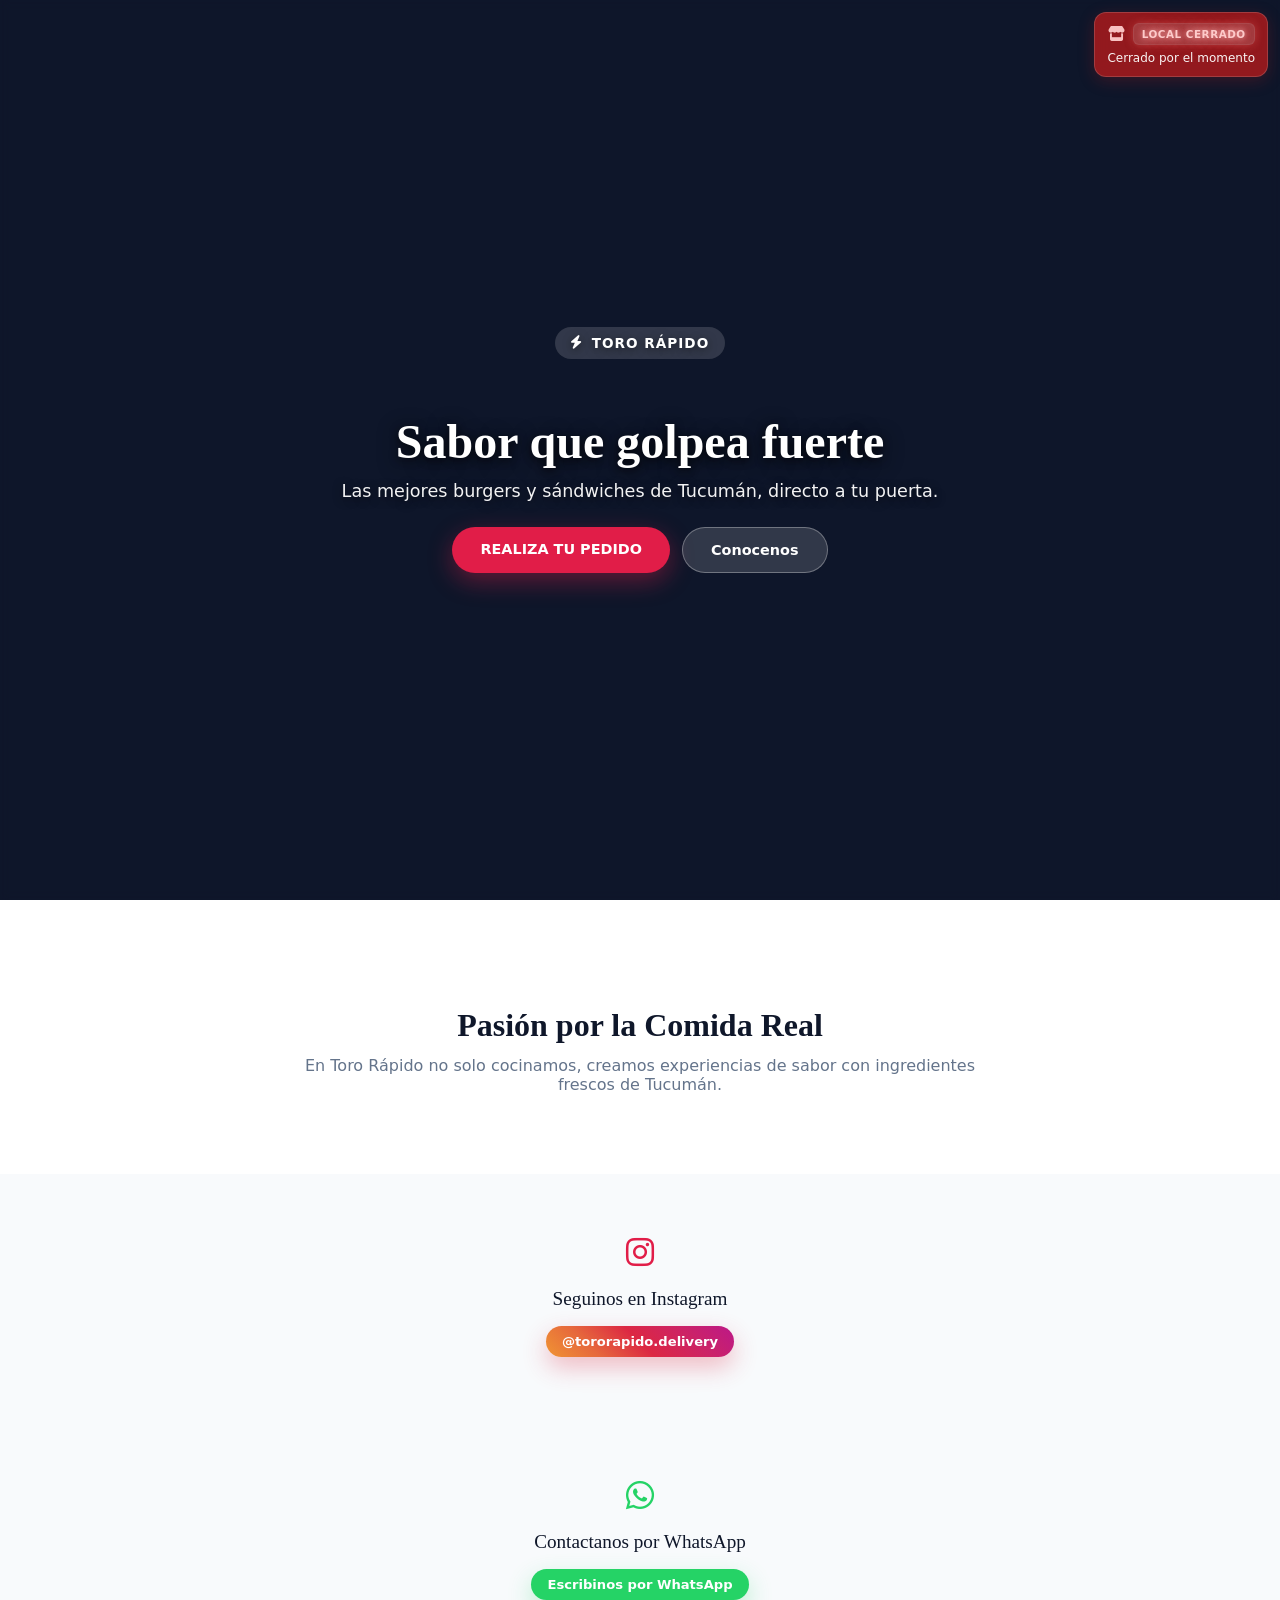
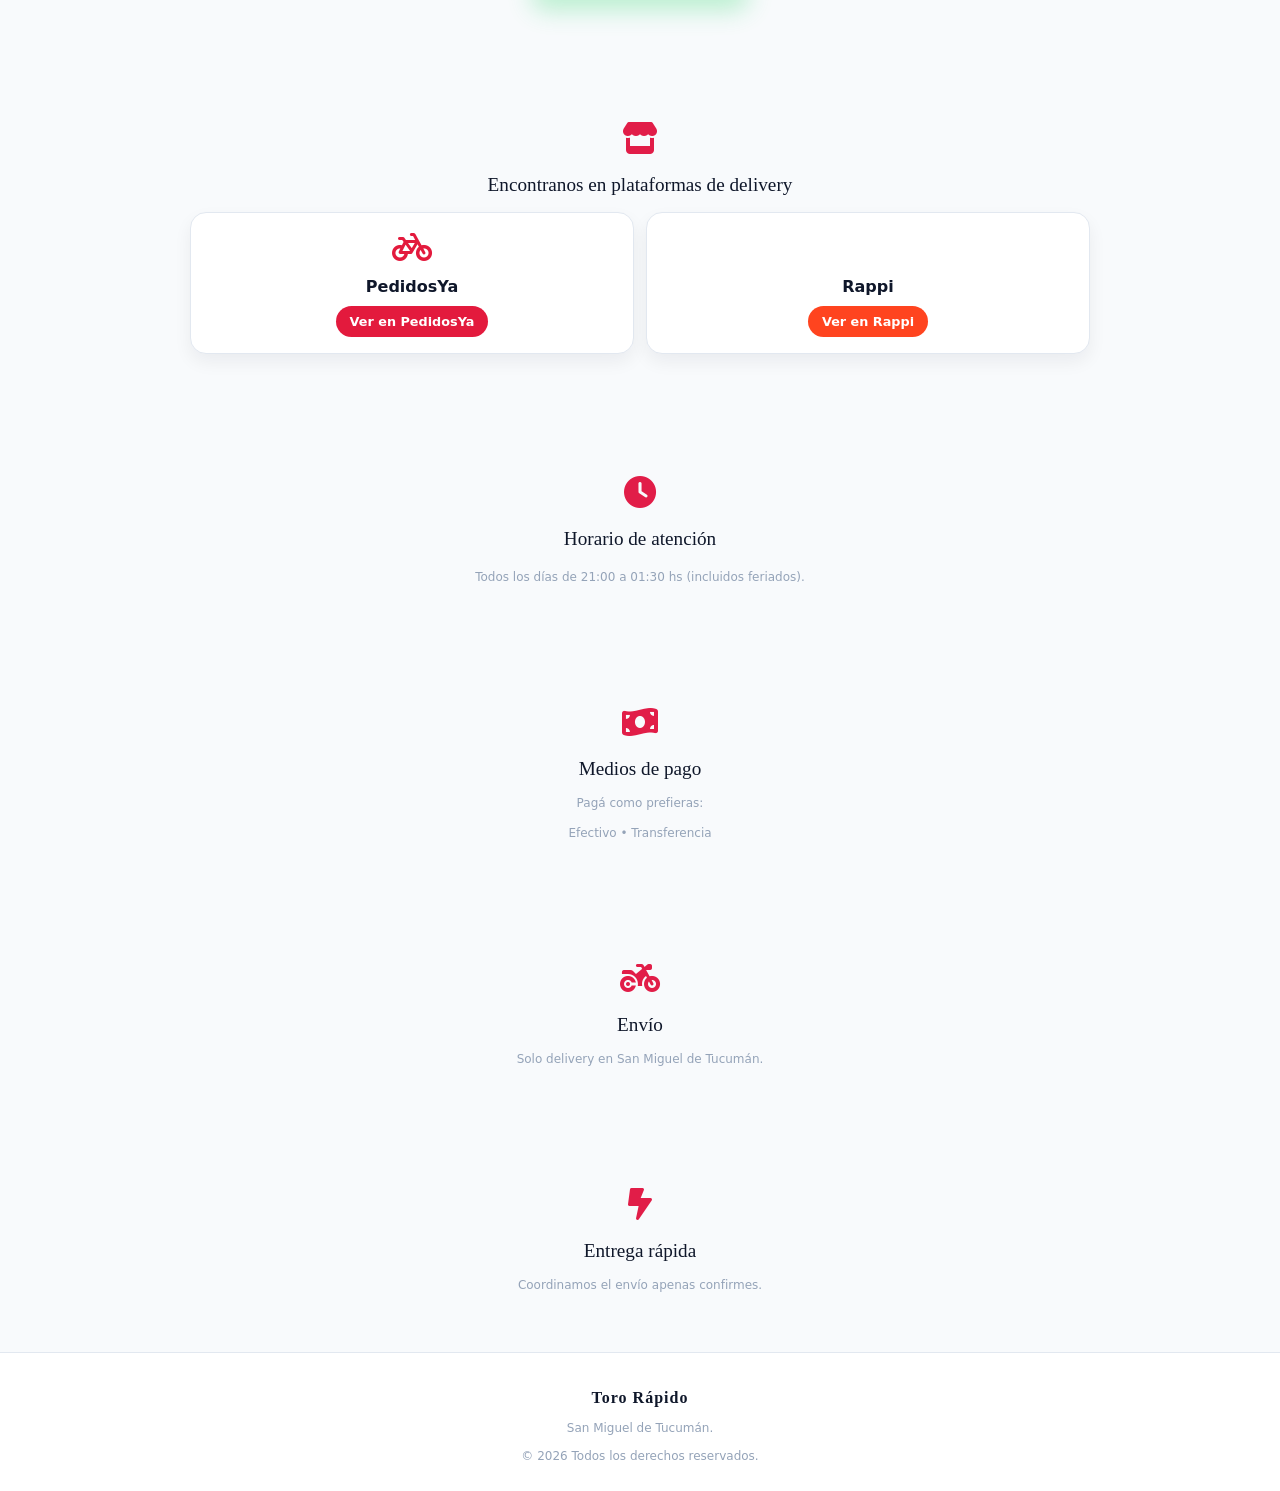
==== commit a41c94b6: "Local Abierto, cerrado y En Reserva" ====
--- a/index.html
+++ b/index.html
@@ -14,17 +14,26 @@
 <body>
 <section class="hero-carousel">
     <div class="carousel-container" id="carousel">
-        <div class="slide active" style="background-image: url('imagenes/portada1.jpeg')"></div>
-        <div class="slide" style="background-image: url('imagenes/portada2.jpeg')"></div>
+        <div class="slide active" style="background-image: url('imagenes/portada/portada1.jpeg')"></div>
+        <div class="slide" style="background-image: url('imagenes/portada/portada2.jpeg')"></div>
+        <div class="slide" style="background-image: url('imagenes/portada/portada3.jpeg')"></div>
+        <div class="slide" style="background-image: url('imagenes/portada/portada4.jpeg')"></div>
+        <div class="slide" style="background-image: url('imagenes/portada/portada5.jpeg')"></div>
     </div>
 
     <div class="hero-overlay">
+        <div class="hero-abierto hero-estado-local-badge" id="hero-estado-local" data-estado="verificando">
+            <i class="fa-solid fa-circle-notch fa-spin"></i>
+            <span class="hero-abierto-texto">Comprobando si estamos abiertos...</span>
+        </div>
         <div class="hero-content">
             <span class="brand-badge"><i class="fa-solid fa-bolt"></i> Toro Rápido</span>
             <h1>Sabor que golpea fuerte</h1>
             <p>Las mejores burgers y sándwiches de Tucumán, directo a tu puerta.</p>
             <div class="hero-btns">
-                <a href="scr/menu/menu.html" class="btn-primary">Realiza tu pedido</a>
+                <div id="hero-btns-menu">
+                    <a id="link-menu-activo" href="scr/menu/menu-simple/menu-simple.html" class="btn-primary">Realiza tu pedido</a>
+                </div>
                 <a href="#info" class="btn-secondary">Conocenos</a>
             </div>
         </div>
@@ -80,11 +89,16 @@
     </div>
 </section>
 
-<section class="social-section">
+<section class="social-section" id="seccion-horario">
     <div class="social-container">
         <div class="social-icon"><i class="fa-solid fa-clock"></i></div>
         <div class="social-title">Horario de atención</div>
-        <div class="footer-meta">Todos los días de 21:00 a 01:30 hs (incluidos feriados).</div>
+        <div class="horario-atencion-wrap" id="horario-atencion-wrap">
+            <div class="horario-loading" id="horario-loading">Cargando horarios...</div>
+            <div class="horario-proximo-feriado" id="horario-proximo-feriado" style="display:none;"></div>
+            <div class="horario-list" id="horario-list" style="display:none;"></div>
+            <div class="horario-fallback footer-meta" id="horario-fallback" style="display:none;">Todos los días de 21:00 a 01:30 hs (incluidos feriados).</div>
+        </div>
     </div>
 </section>
 
--- a/index.css
+++ b/index.css
@@ -55,8 +55,16 @@
     text-align: center;
     padding: 20px;
     z-index: 10;
-    background: rgba(15, 23, 42, 0.35);
-    backdrop-filter: blur(2px);
+    background: rgba(15, 23, 42, 0.55);
+    backdrop-filter: blur(4px);
+}
+
+.hero-estado-local-badge {
+    position: absolute;
+    top: max(16px, env(safe-area-inset-top));
+    right: max(16px, env(safe-area-inset-right));
+    margin-top: 0;
+    z-index: 11;
 }
 
 .hero-content h1 {
@@ -64,14 +72,149 @@
     font-size: 3rem;
     color: white;
     margin-bottom: 12px;
-    text-shadow: 0 4px 15px rgba(0,0,0,0.5);
+    text-shadow: 0 2px 8px rgba(0,0,0,0.6), 0 4px 20px rgba(0,0,0,0.5);
 }
 
 .hero-content p {
-    color: rgba(255,255,255,0.92);
+    color: rgba(255,255,255,0.95);
     font-size: 1.1rem;
     max-width: 600px;
     margin: 0 auto 26px;
+    text-shadow: 0 2px 10px rgba(0,0,0,0.6);
+}
+
+.hero-abierto {
+    display: inline-flex;
+    align-items: center;
+    flex-wrap: wrap;
+    gap: 8px 16px;
+    justify-content: center;
+    margin-top: 24px;
+    padding: 10px 16px;
+    background: rgba(0, 0, 0, 0.35);
+    color: rgba(255, 255, 255, 0.98);
+    border: 1px solid rgba(34, 197, 94, 0.5);
+    border-radius: 6px;
+    font-size: 0.9rem;
+    text-shadow: 0 2px 8px rgba(0,0,0,0.6);
+    box-shadow: 0 4px 16px rgba(0,0,0,0.4);
+}
+.hero-abierto i {
+    font-size: 1rem;
+    color: #4ade80;
+    filter: drop-shadow(0 1px 4px rgba(0,0,0,0.5));
+}
+.hero-abierto-texto {
+    font-weight: 600;
+}
+.hero-abierto-badge {
+    font-weight: 700;
+    font-size: 0.75rem;
+    text-transform: uppercase;
+    letter-spacing: 0.1em;
+    color: #86efac;
+    background: rgba(34, 197, 94, 0.35);
+    padding: 5px 12px;
+    border-radius: 6px;
+    text-shadow: 0 1px 4px rgba(0,0,0,0.5);
+}
+
+/* Efecto neón "Local ABIERTO" (index) */
+@keyframes neon-abierto-badge-glow {
+    0%, 100% { text-shadow: 0 0 6px #86efac, 0 0 12px rgba(74, 222, 128, 0.8), 0 0 18px rgba(34, 197, 94, 0.5); box-shadow: 0 0 10px rgba(74, 222, 128, 0.5), inset 0 0 8px rgba(255, 255, 255, 0.08); }
+    50% { text-shadow: 0 0 10px #86efac, 0 0 20px rgba(74, 222, 128, 0.9), 0 0 28px rgba(34, 197, 94, 0.6); box-shadow: 0 0 14px rgba(74, 222, 128, 0.6), inset 0 0 10px rgba(255, 255, 255, 0.12); }
+}
+.hero-abierto[data-estado="abierto"] {
+    border-color: rgba(74, 222, 128, 0.7);
+    box-shadow: 0 0 12px rgba(34, 197, 94, 0.35), 0 4px 16px rgba(0,0,0,0.4);
+}
+.hero-abierto[data-estado="abierto"] i {
+    color: #86efac;
+    text-shadow: 0 0 8px rgba(74, 222, 128, 0.7), 0 0 14px rgba(34, 197, 94, 0.4);
+}
+.hero-abierto[data-estado="abierto"] .hero-abierto-badge {
+    color: #bbf7d0;
+    background: rgba(34, 197, 94, 0.45);
+    border: 1px solid rgba(74, 222, 128, 0.5);
+    text-shadow: 0 0 6px #86efac, 0 0 12px rgba(74, 222, 128, 0.8), 0 0 18px rgba(34, 197, 94, 0.5);
+    box-shadow: 0 0 10px rgba(74, 222, 128, 0.4), inset 0 0 8px rgba(255, 255, 255, 0.08);
+    animation: neon-abierto-badge-glow 2.5s ease-in-out infinite;
+}
+
+.hero-abierto[data-estado="verificando"] {
+    border-color: rgba(148, 163, 184, 0.5);
+    background: rgba(0, 0, 0, 0.35);
+}
+.hero-abierto[data-estado="verificando"] i {
+    color: #94a3b8;
+}
+.hero-abierto[data-estado="verificando"] .hero-abierto-texto {
+    color: rgba(255, 255, 255, 0.9);
+}
+
+.hero-abierto[data-estado="abierto-pronto-cierre"] {
+    border-color: rgba(245, 158, 11, 0.7);
+    background: rgba(120, 53, 15, 0.4);
+}
+.hero-abierto[data-estado="abierto-pronto-cierre"] i {
+    color: #fbbf24;
+}
+.hero-abierto[data-estado="abierto-pronto-cierre"] .hero-abierto-texto {
+    color: rgba(255, 255, 255, 0.98);
+}
+.hero-abierto-badge.hero-cierre-pronto-badge {
+    color: #fef3c7;
+    background: rgba(245, 158, 11, 0.45);
+}
+.hero-countdown {
+    font-variant-numeric: tabular-nums;
+    font-weight: 800;
+    font-size: 1.05rem;
+    min-width: 3em;
+}
+
+.floating-countdown {
+    position: fixed;
+    top: 16px;
+    right: 20px;
+    z-index: 1000;
+    background: rgba(245, 158, 11, 0.95);
+    color: #1c1917;
+    padding: 10px 16px;
+    border-radius: 12px;
+    display: inline-flex;
+    gap: 8px;
+    align-items: center;
+    box-shadow: 0 8px 24px rgba(245, 158, 11, 0.4);
+    font-weight: 800;
+    font-variant-numeric: tabular-nums;
+    font-size: 1.1rem;
+}
+.floating-countdown i {
+    color: #1c1917;
+}
+
+/* Efecto neón solo en el badge "Local CERRADO" */
+@keyframes neon-cerrado-badge-glow {
+    0%, 100% { text-shadow: 0 0 6px #fecaca, 0 0 12px rgba(248, 113, 113, 0.8), 0 0 18px rgba(239, 68, 68, 0.5); box-shadow: 0 0 10px rgba(248, 113, 113, 0.5), inset 0 0 8px rgba(255, 255, 255, 0.1); }
+    50% { text-shadow: 0 0 10px #fecaca, 0 0 20px rgba(248, 113, 113, 0.9), 0 0 28px rgba(239, 68, 68, 0.6); box-shadow: 0 0 14px rgba(248, 113, 113, 0.6), inset 0 0 10px rgba(255, 255, 255, 0.15); }
+}
+.hero-abierto[data-estado="cerrado"] {
+    border-color: rgba(185, 28, 28, 0.5);
+    background: rgba(0, 0, 0, 0.4);
+}
+.hero-abierto[data-estado="cerrado"] i {
+    color: #f87171;
+}
+.hero-abierto[data-estado="cerrado"] .hero-abierto-texto {
+    color: rgba(255, 255, 255, 0.9);
+}
+.hero-abierto-badge.hero-cerrado-badge {
+    color: #fecaca;
+    background: rgba(185, 28, 28, 0.4);
+    text-shadow: 0 0 6px #fecaca, 0 0 12px rgba(248, 113, 113, 0.8), 0 0 18px rgba(239, 68, 68, 0.5);
+    box-shadow: 0 0 10px rgba(248, 113, 113, 0.4), inset 0 0 8px rgba(255, 255, 255, 0.08);
+    animation: neon-cerrado-badge-glow 2.5s ease-in-out infinite;
 }
 
 .brand-badge {
@@ -87,6 +230,7 @@
     margin-bottom: 16px;
     text-transform: uppercase;
     letter-spacing: 1px;
+    text-shadow: 0 2px 8px rgba(0,0,0,0.5);
 }
 
 .hero-btns {
@@ -94,6 +238,13 @@
     gap: 12px;
     justify-content: center;
     flex-wrap: wrap;
+}
+
+#hero-btns-menu {
+    display: flex;
+    flex-wrap: wrap;
+    gap: 12px;
+    justify-content: center;
 }
 
 .btn-primary {
@@ -221,6 +372,145 @@
 }
 .delivery-btn.pedidosya { background: #e31a3d; }
 .delivery-btn.rappi { background: #ff441f; }
+
+/* Horario de atención (desde hoja HORARIO-TORO-RAPIDO) */
+.horario-atencion-wrap {
+    text-align: left;
+    max-width: 360px;
+    margin: 0 auto;
+}
+.horario-loading {
+    color: #64748b;
+    font-size: 0.9rem;
+}
+.horario-list {
+    display: flex;
+    flex-direction: column;
+    gap: 0;
+}
+.horario-regular-titulo {
+    font-weight: 700;
+    font-size: 0.95rem;
+    color: var(--toro-dark);
+    margin-bottom: 10px;
+    text-align: center;
+    padding: 4px 0;
+}
+.horario-dia {
+    display: grid;
+    grid-template-columns: 1fr auto;
+    align-items: center;
+    gap: 1rem 1.5rem;
+    padding: 8px 0;
+    border-bottom: 1px solid #e2e8f0;
+}
+.horario-dia:last-child {
+    border-bottom: none;
+}
+.horario-dia-col {
+    min-width: 100px;
+}
+.horario-dia-nombre {
+    font-weight: 700;
+    color: var(--toro-dark);
+    font-size: 0.95rem;
+}
+.horario-horarios-col {
+    display: flex;
+    flex-wrap: wrap;
+    justify-content: center;
+    align-items: center;
+    gap: 0.25rem 0.75rem;
+    text-align: center;
+    min-width: 11rem;
+}
+.horario-rango {
+    font-size: 0.9rem;
+    color: #475569;
+    font-variant-numeric: tabular-nums;
+}
+.horario-rango.horario-cerrado {
+    display: block;
+    width: 100%;
+    text-align: center;
+    box-sizing: border-box;
+}
+.horario-rango:not(:last-child)::after {
+    content: " · ";
+    color: #94a3b8;
+    margin: 0 2px;
+}
+.horario-fallback {
+    margin-top: 4px;
+}
+
+.horario-proximo-feriado {
+    margin-bottom: 14px;
+    padding: 16px 18px;
+    border-radius: 14px;
+    border: 1px solid #e2e8f0;
+    background: #f8fafc;
+}
+.horario-proximo-feriado-titulo {
+    font-weight: 800;
+    font-size: 1rem;
+    letter-spacing: 0.05em;
+    margin-bottom: 12px;
+    text-align: center;
+}
+.horario-proximo-feriado-titulo.horario-feriado-cerrado {
+    color: #b91c1c;
+    background: #fef2f2;
+    padding: 8px 16px;
+    border-radius: 8px;
+    display: block;
+    border: 1px solid #fecaca;
+}
+.horario-proximo-feriado-titulo.horario-feriado-abierto {
+    color: #166534;
+    background: #f0fdf4;
+    padding: 8px 16px;
+    border-radius: 8px;
+    display: block;
+    border: 1px solid #bbf7d0;
+}
+.horario-proximo-feriado-dia {
+    font-size: 0.95rem;
+    color: var(--toro-dark);
+    font-weight: 600;
+    margin-bottom: 6px;
+    text-align: center;
+}
+.horario-proximo-feriado-nombre {
+    font-size: 0.95rem;
+    font-weight: 400;
+    color: #475569;
+    margin-bottom: 10px;
+    text-align: center;
+}
+.horario-proximo-feriado-leyenda-label {
+    font-size: 0.8rem;
+    font-weight: 700;
+    color: #64748b;
+    text-transform: uppercase;
+    letter-spacing: 0.04em;
+    margin-bottom: 4px;
+}
+.horario-proximo-feriado-horario {
+    font-size: 0.95rem;
+    font-weight: 700;
+    color: #166534;
+    font-variant-numeric: tabular-nums;
+    margin-bottom: 10px;
+}
+.horario-proximo-feriado-motivo {
+    font-size: 0.88rem;
+    color: #475569;
+    line-height: 1.5;
+    margin-top: 6px;
+    padding-top: 8px;
+    border-top: 1px dashed #e2e8f0;
+}
 
 .index-footer {
     padding: 36px 20px 28px;
@@ -270,3 +560,66 @@
     .index-footer { padding: 28px 16px 22px; }
     .footer-title { font-size: 0.9rem; }
 }
+
+/* Badge flotante "Local CERRADO" (solo en index cuando está cerrado/reserva) */
+.floating-cerrado {
+    position: fixed;
+    top: max(12px, env(safe-area-inset-top));
+    right: max(12px, env(safe-area-inset-right));
+    z-index: 1000;
+    background: rgba(185, 28, 28, 0.78);
+    color: #fff;
+    padding: 10px 12px;
+    border-radius: 12px;
+    display: inline-flex;
+    flex-direction: column;
+    gap: 6px;
+    align-items: center;
+    box-shadow: 0 4px 16px rgba(185, 28, 28, 0.25);
+    border: 1px solid rgba(255, 255, 255, 0.15);
+    font-size: 0.8125rem;
+    font-weight: 600;
+    max-width: min(220px, calc(100vw - 32px));
+    -webkit-tap-highlight-color: transparent;
+    backdrop-filter: blur(10px);
+}
+.floating-cerrado-reserva {
+    background: rgba(202, 138, 4, 0.52);
+    color: #1c1917;
+    box-shadow: 0 4px 16px rgba(202, 138, 4, 0.2);
+    border-color: rgba(255, 255, 255, 0.15);
+    backdrop-filter: blur(12px);
+}
+.floating-cerrado-reserva .floating-cerrado-texto { color: #1c1917; }
+.floating-cerrado-reserva i { color: #854d0e; }
+.floating-cerrado-reserva .floating-cerrado-badge {
+    background: rgba(0, 0, 0, 0.35);
+    border: 1px solid rgba(248, 113, 113, 0.4);
+    color: #fecaca;
+    font-size: 0.7rem;
+    padding: 5px 10px;
+    letter-spacing: 0.08em;
+}
+.floating-cerrado-line1 { display: flex; align-items: center; gap: 8px; min-height: 22px; }
+.floating-cerrado i { color: rgba(254, 202, 202, 0.95); flex-shrink: 0; font-size: 0.95rem; }
+.floating-cerrado-texto { color: rgba(255, 255, 255, 0.95); line-height: 1.25; text-align: center; font-size: 0.75rem; font-weight: 500; }
+.floating-cerrado-badge {
+    font-size: 0.65rem; font-weight: 800; text-transform: uppercase; letter-spacing: 0.05em;
+    background: rgba(255, 255, 255, 0.12); padding: 4px 8px; border-radius: 6px; border: 1px solid rgba(255, 255, 255, 0.1);
+}
+@keyframes neon-floating-cerrado-badge {
+    0%, 100% { text-shadow: 0 0 6px #fecaca, 0 0 12px rgba(248, 113, 113, 0.8), 0 0 18px rgba(239, 68, 68, 0.5); box-shadow: 0 0 10px rgba(248, 113, 113, 0.5), inset 0 0 8px rgba(255, 255, 255, 0.1); }
+    50% { text-shadow: 0 0 10px #fecaca, 0 0 20px rgba(248, 113, 113, 0.9), 0 0 28px rgba(239, 68, 68, 0.6); box-shadow: 0 0 14px rgba(248, 113, 113, 0.6), inset 0 0 10px rgba(255, 255, 255, 0.15); }
+}
+.floating-cerrado .floating-cerrado-badge {
+    color: #fecaca;
+    text-shadow: 0 0 6px #fecaca, 0 0 12px rgba(248, 113, 113, 0.8), 0 0 18px rgba(239, 68, 68, 0.5);
+    box-shadow: 0 0 10px rgba(248, 113, 113, 0.4), inset 0 0 8px rgba(255, 255, 255, 0.08);
+    animation: neon-floating-cerrado-badge 2.5s ease-in-out infinite;
+}
+.floating-cerrado-reserva .floating-cerrado-badge {
+    color: #fecaca;
+    text-shadow: 0 0 6px #fecaca, 0 0 12px rgba(248, 113, 113, 0.85), 0 0 20px rgba(239, 68, 68, 0.55);
+    box-shadow: 0 0 12px rgba(248, 113, 113, 0.5), 0 0 20px rgba(239, 68, 68, 0.25), inset 0 0 10px rgba(255, 255, 255, 0.06);
+    animation: neon-floating-cerrado-badge 2.5s ease-in-out infinite;
+}
